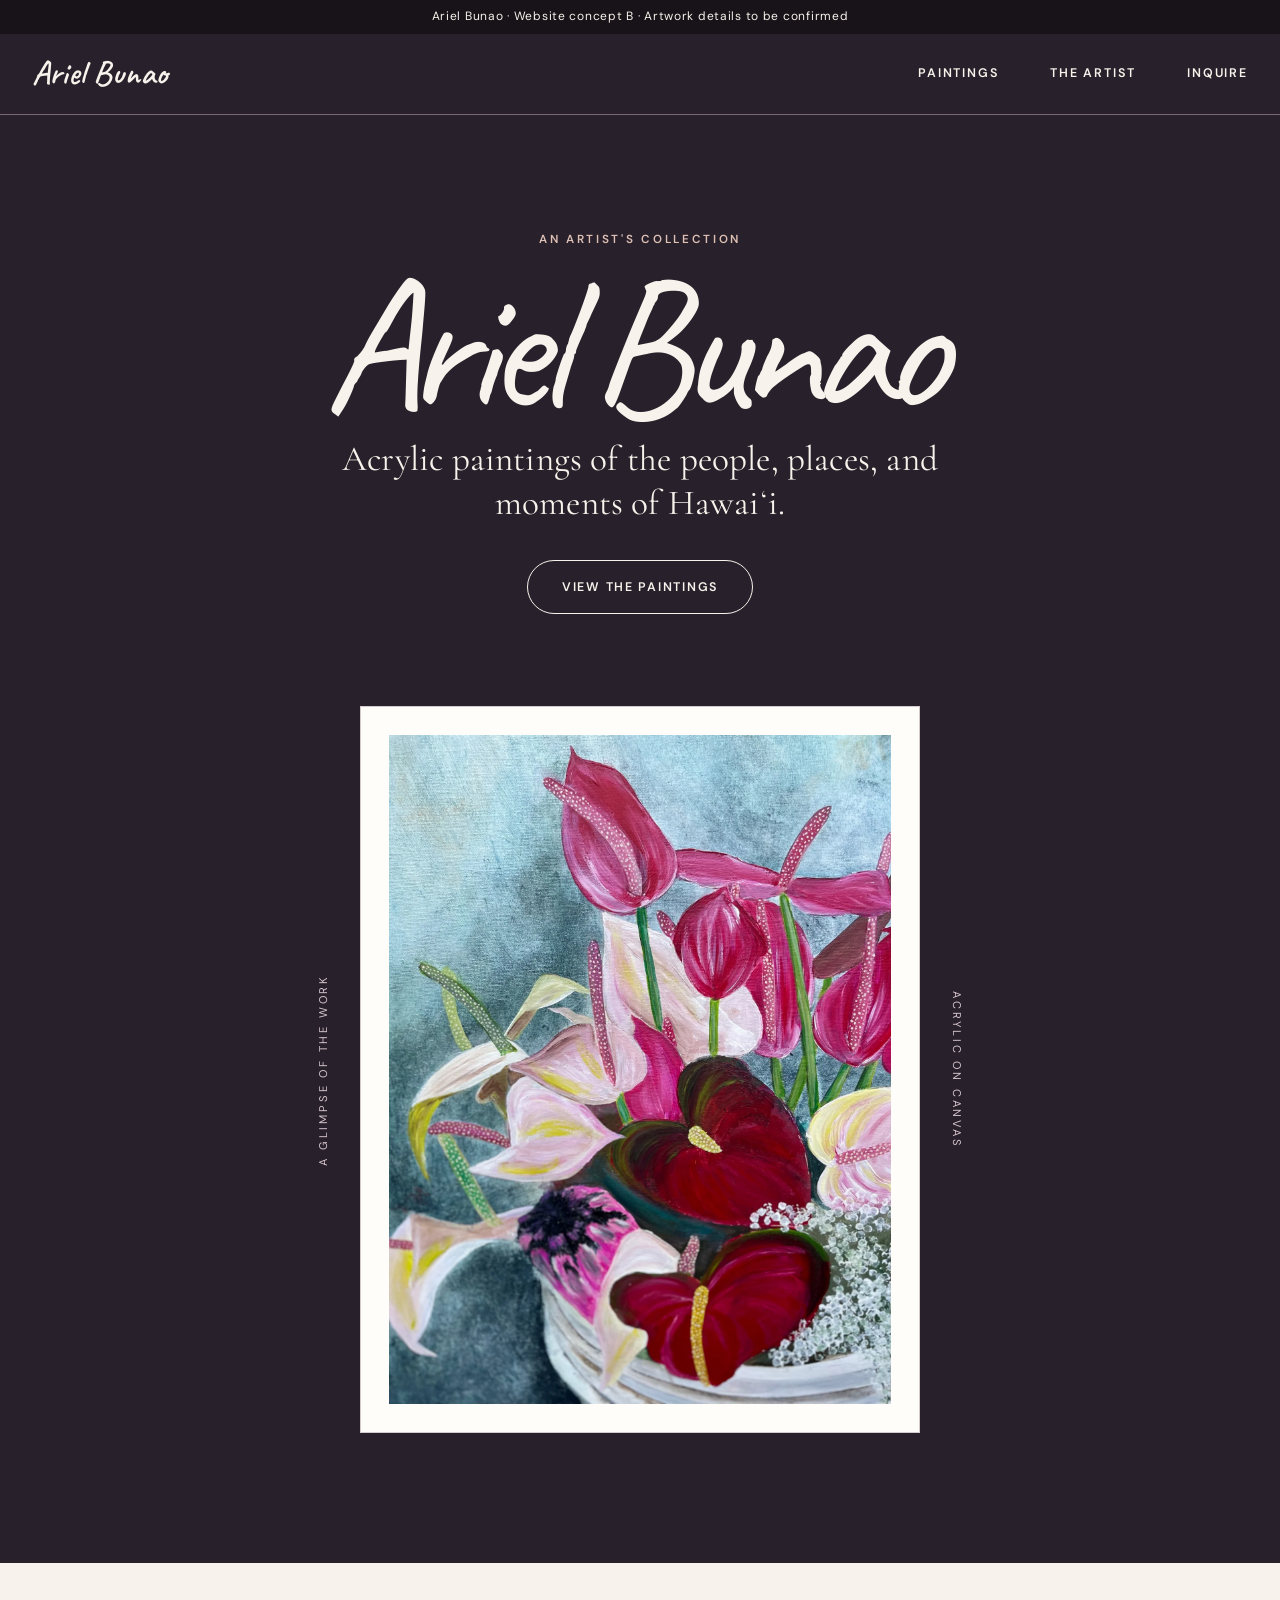
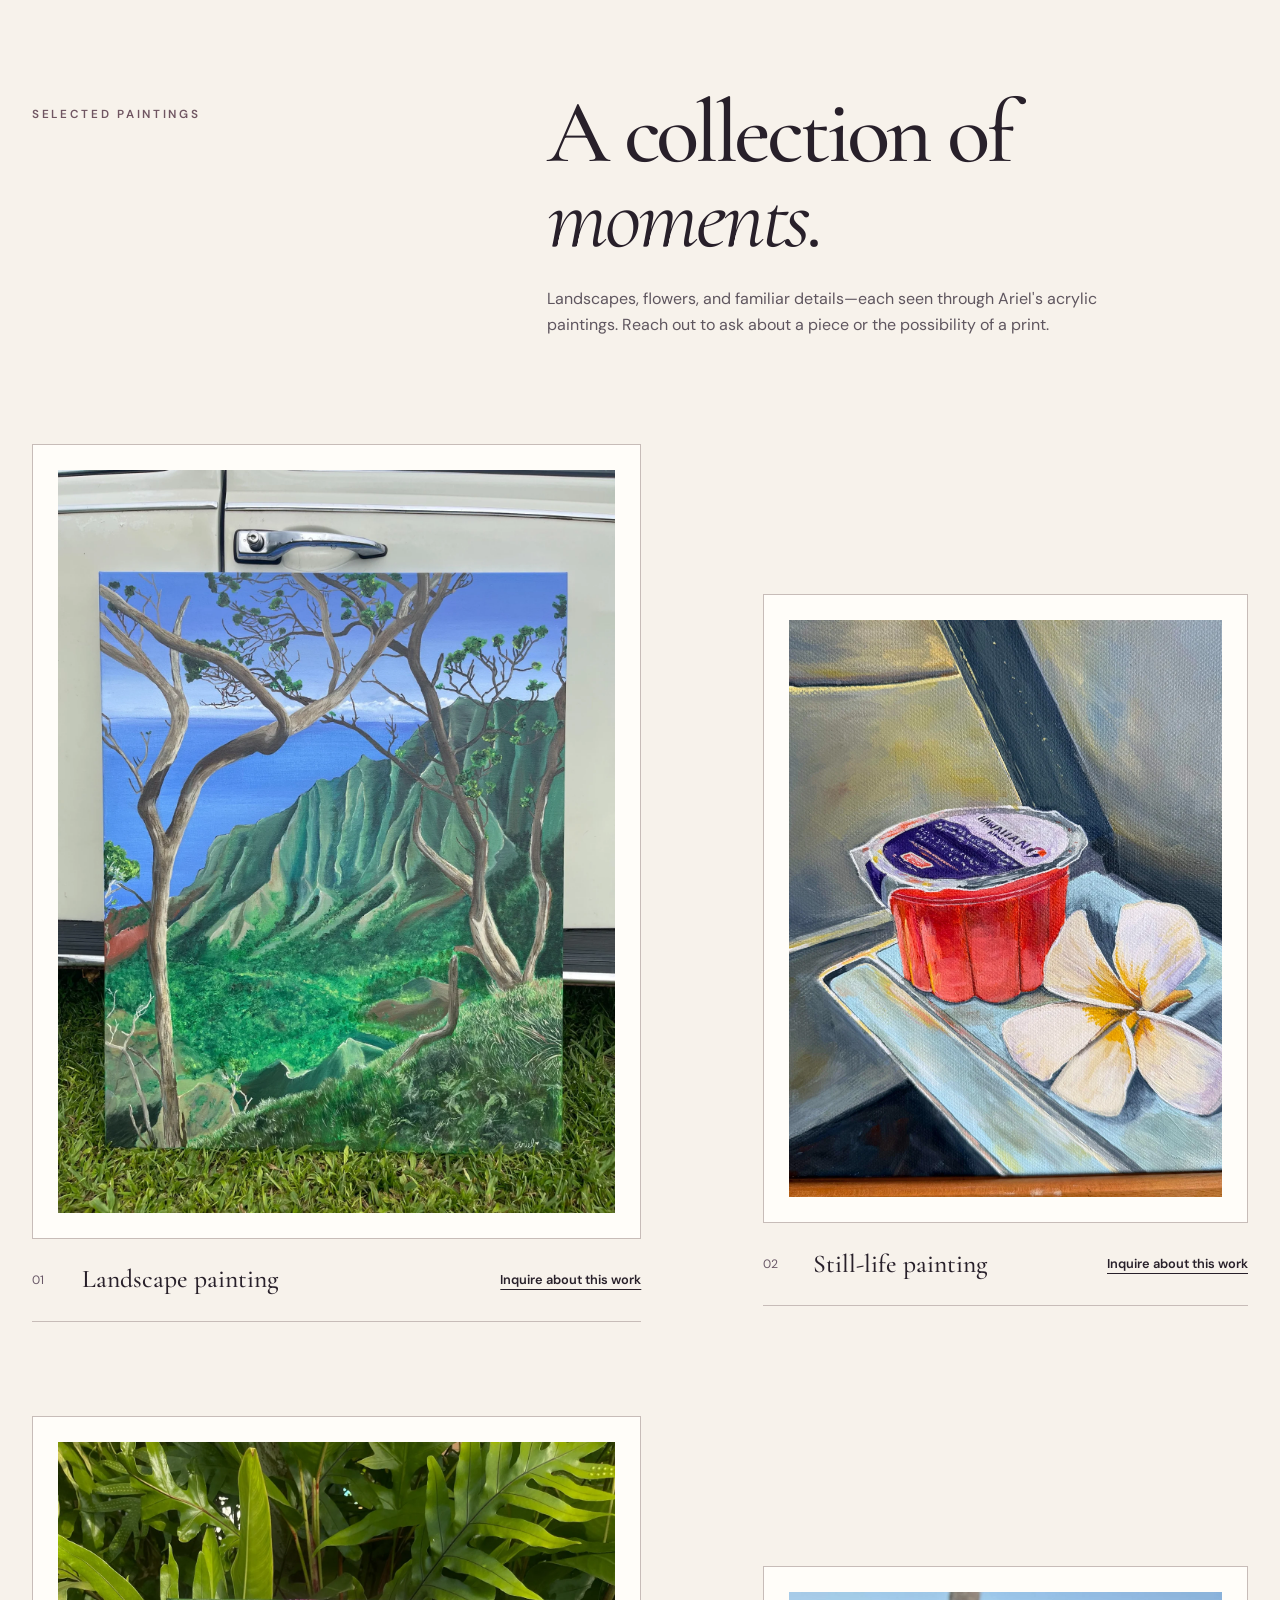
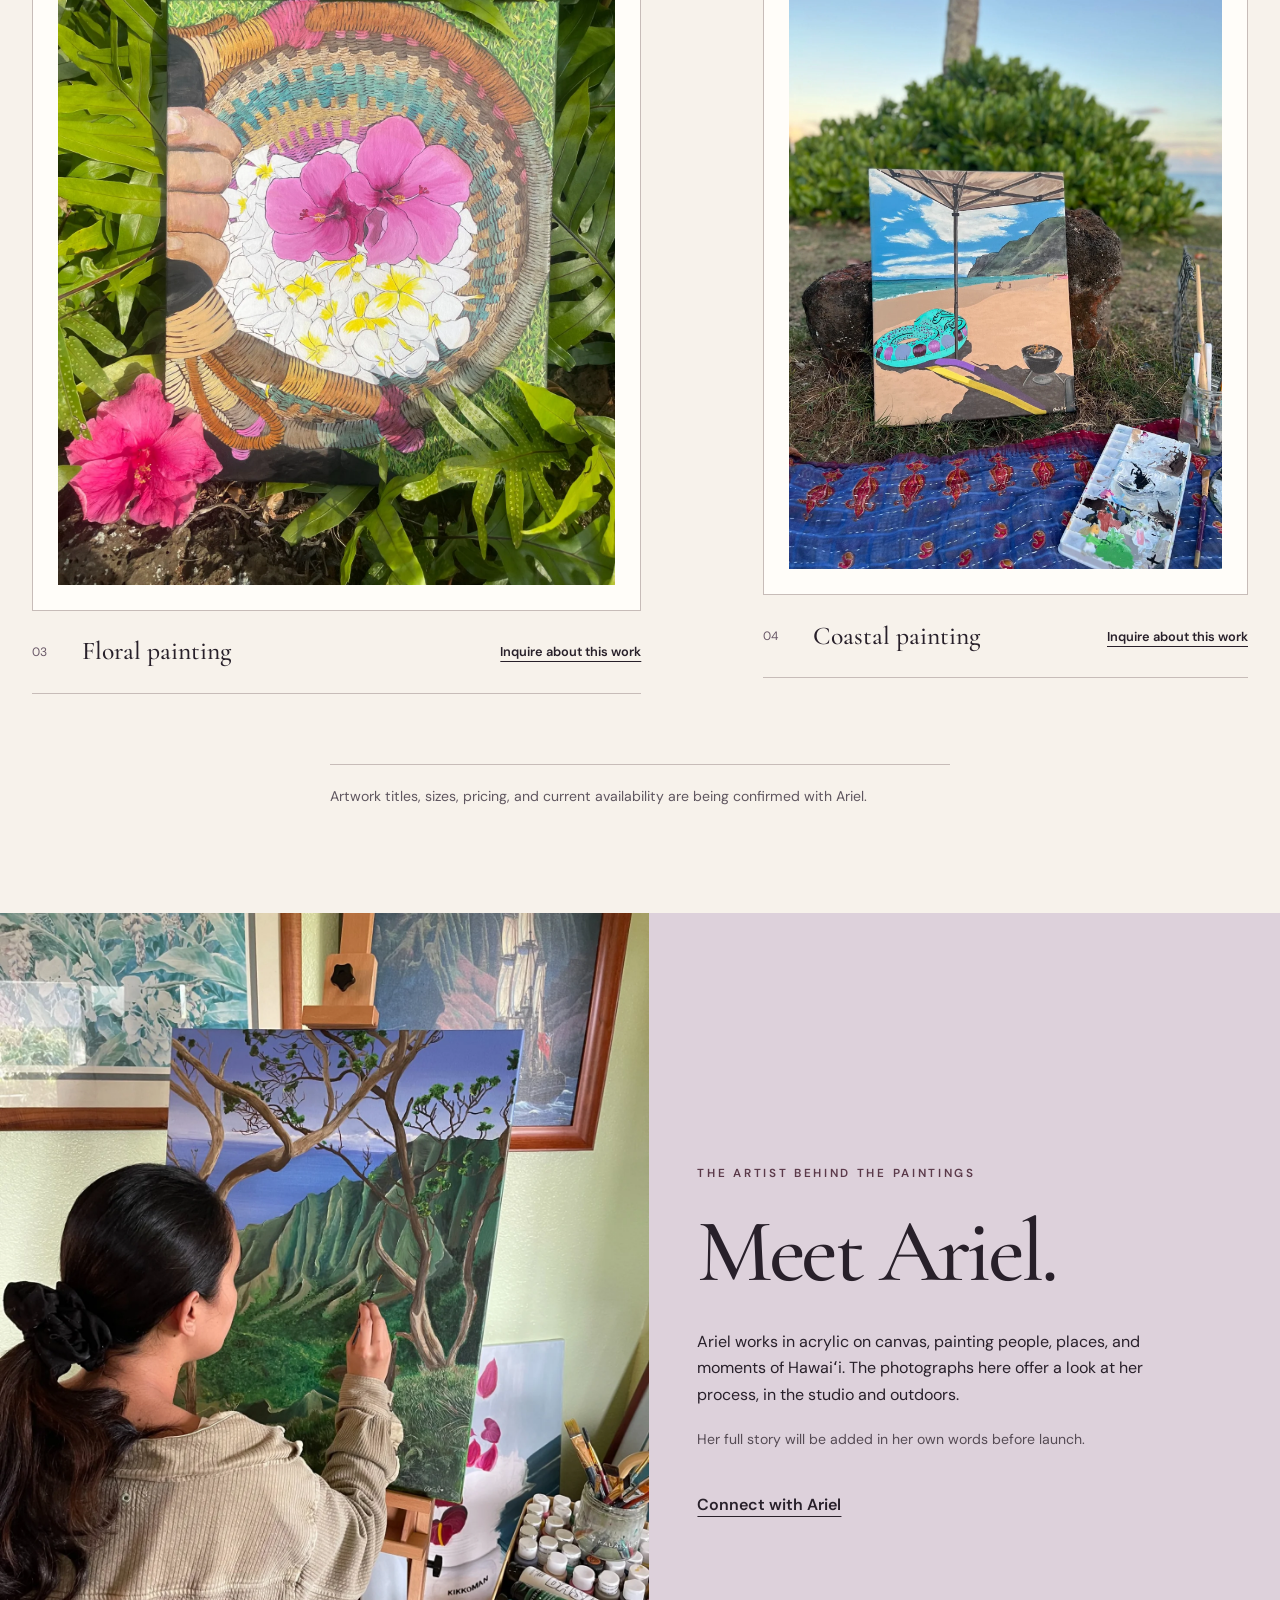
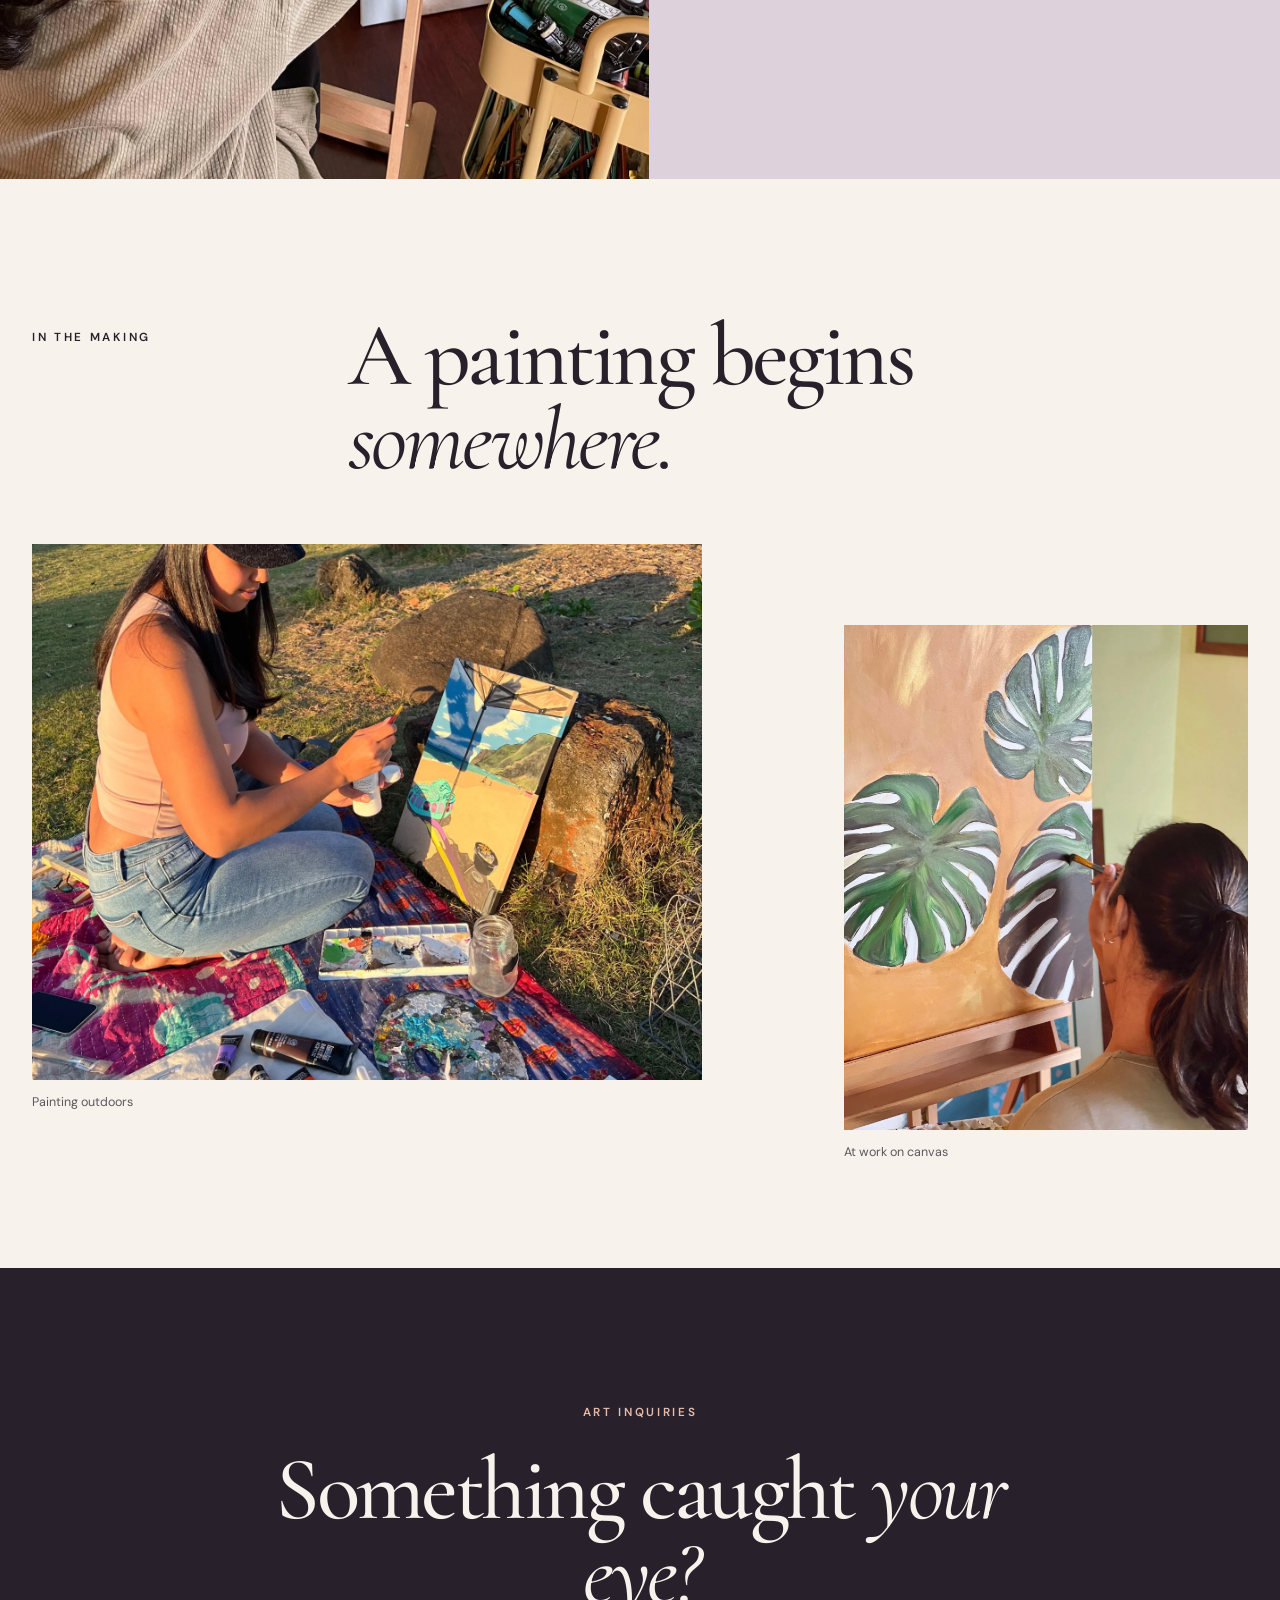
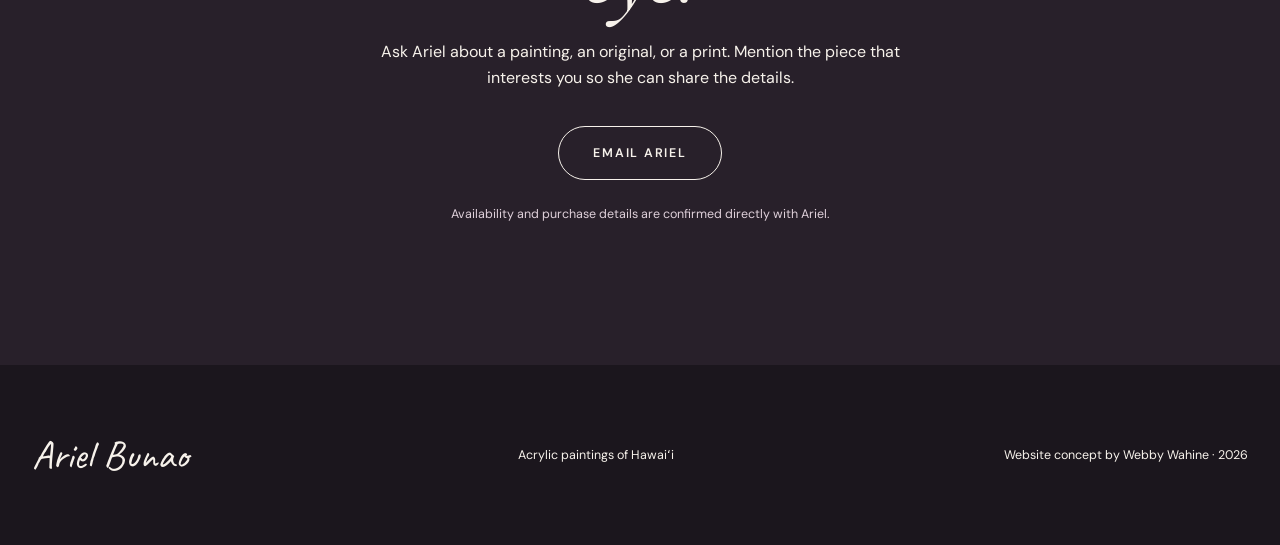
==== index.html @ 77c48012 "Add files via upload Add Ariel Bunao exhibition preview option B (Rev 1)" ====
<!doctype html>
<html lang="en">
  <head>
    <meta charset="utf-8">
    <meta name="viewport" content="width=device-width, initial-scale=1">
    <meta name="robots" content="noindex, nofollow">
    <meta name="theme-color" content="#28202a">
    <meta name="description" content="A concept gallery for Ariel Bunao's acrylic paintings of the people, places, and moments of Hawaiʻi.">
    <title>Ariel Bunao | Acrylic Paintings of Hawaiʻi · Concept B</title>
    <link rel="icon" type="image/svg+xml" href="favicon.svg">
    <link rel="preconnect" href="https://fonts.googleapis.com">
    <link rel="preconnect" href="https://fonts.gstatic.com" crossorigin>
    <link href="https://fonts.googleapis.com/css2?family=Caveat:wght@400;600&family=Cormorant+Garamond:wght@400;500;600&family=DM+Sans:wght@400;500;600&display=swap" rel="stylesheet">
    <link rel="stylesheet" href="styles.css">
  </head>
  <body>
    <a class="skip-link" href="#main">Skip to content</a>
    <div class="concept-strip">Ariel Bunao · Website concept B · Artwork details to be confirmed</div>

    <header class="site-header" id="top">
      <div class="header-inner">
        <a class="header-name" href="#top" aria-label="Ariel Bunao, return to top">Ariel Bunao</a>
        <nav aria-label="Main navigation">
          <a href="#paintings">Paintings</a>
          <a href="#artist">The artist</a>
          <a href="#inquire">Inquire</a>
        </nav>
      </div>
    </header>

    <main id="main">
      <section class="hero" aria-labelledby="hero-name">
        <div class="hero-title">
          <p class="small-label">An artist's collection</p>
          <h1 id="hero-name">Ariel Bunao</h1>
          <p class="hero-line">Acrylic paintings of the people, places, and moments of Hawaiʻi.</p>
          <a class="outline-button light" href="#paintings">View the paintings</a>
        </div>
        <div class="hero-stage">
          <span class="stage-caption">A glimpse of the work</span>
          <figure class="featured-art">
            <div class="art-mat"><img src="assets/featured-florals.webp" alt="Acrylic painting of pink tropical flowers, foliage, and deep red forms" width="1500" height="2000" fetchpriority="high"></div>
          </figure>
          <span class="stage-caption stage-caption-right">Acrylic on canvas</span>
        </div>
      </section>

      <section class="exhibition" id="paintings" aria-labelledby="paintings-title">
        <div class="section-intro wrap">
          <p class="small-label">Selected paintings</p>
          <h2 id="paintings-title">A collection of <em>moments.</em></h2>
          <p>Landscapes, flowers, and familiar details—each seen through Ariel's acrylic paintings. Reach out to ask about a piece or the possibility of a print.</p>
        </div>

        <div class="works wrap">
          <figure class="work work-one">
            <div class="work-image"><img src="assets/forest-painting.webp" alt="Acrylic painting of a green valley with winding trees and a blue sky" width="1500" height="2000" loading="lazy"></div>
            <figcaption><span class="work-number">01</span><span class="work-description">Landscape painting</span><a href="mailto:arielmbunao@gmail.com?subject=Inquiry%20about%20the%20landscape%20painting">Inquire about this work</a></figcaption>
          </figure>
          <figure class="work work-two">
            <div class="work-image"><img src="assets/still-life-painting.webp" alt="Acrylic still life with a red cup and white plumeria on a blue-gray surface" width="1500" height="2000" loading="lazy"></div>
            <figcaption><span class="work-number">02</span><span class="work-description">Still-life painting</span><a href="mailto:arielmbunao@gmail.com?subject=Inquiry%20about%20the%20still-life%20painting">Inquire about this work</a></figcaption>
          </figure>
          <figure class="work work-three">
            <div class="work-image"><img src="assets/hibiscus-painting.webp" alt="Acrylic painting of hibiscus flowers in pink, yellow, and white among green leaves" width="1500" height="2000" loading="lazy"></div>
            <figcaption><span class="work-number">03</span><span class="work-description">Floral painting</span><a href="mailto:arielmbunao@gmail.com?subject=Inquiry%20about%20the%20hibiscus%20painting">Inquire about this work</a></figcaption>
          </figure>
          <figure class="work work-four">
            <div class="work-image"><img src="assets/beach-painting.webp" alt="Painting of a bright beach with turquoise water, distant mountains, and a tree" width="1500" height="2000" loading="lazy"></div>
            <figcaption><span class="work-number">04</span><span class="work-description">Coastal painting</span><a href="mailto:arielmbunao@gmail.com?subject=Inquiry%20about%20the%20coastal%20painting">Inquire about this work</a></figcaption>
          </figure>
        </div>
        <p class="availability wrap">Artwork titles, sizes, pricing, and current availability are being confirmed with Ariel.</p>
      </section>

      <section class="artist" id="artist" aria-labelledby="artist-title">
        <div class="artist-photo"><img src="assets/ariel-in-studio.webp" alt="Ariel painting a landscape at an easel in her studio" width="1500" height="2000" loading="lazy"></div>
        <div class="artist-panel">
          <p class="small-label">The artist behind the paintings</p>
          <h2 id="artist-title">Meet Ariel.</h2>
          <p>Ariel works in acrylic on canvas, painting people, places, and moments of Hawaiʻi. The photographs here offer a look at her process, in the studio and outdoors.</p>
          <p class="artist-note">Her full story will be added in her own words before launch.</p>
          <a class="underlined-link" href="#inquire">Connect with Ariel</a>
        </div>
      </section>

      <section class="process wrap" aria-labelledby="process-title">
        <div class="process-heading"><p class="small-label">In the making</p><h2 id="process-title">A painting begins <em>somewhere.</em></h2></div>
        <div class="process-images">
          <figure><img src="assets/ariel-outdoors.webp" alt="Ariel painting outdoors beside the water with her canvas and art supplies" width="1500" height="2000" loading="lazy"><figcaption>Painting outdoors</figcaption></figure>
          <figure><img src="assets/leaves-in-progress.webp" alt="Ariel working on a canvas with large green monstera leaves" width="1500" height="2000" loading="lazy"><figcaption>At work on canvas</figcaption></figure>
        </div>
      </section>

      <section class="inquiry" id="inquire" aria-labelledby="inquiry-title">
        <div class="inquiry-inner wrap"><p class="small-label">Art inquiries</p><h2 id="inquiry-title">Something caught <em>your eye?</em></h2><p>Ask Ariel about a painting, an original, or a print. Mention the piece that interests you so she can share the details.</p><a class="outline-button light" href="mailto:arielmbunao@gmail.com?subject=Artwork%20inquiry">Email Ariel</a><p class="fine-print">Availability and purchase details are confirmed directly with Ariel.</p></div>
      </section>
    </main>

    <footer class="site-footer"><a href="#top" class="footer-signature">Ariel Bunao</a><p>Acrylic paintings of Hawaiʻi</p><p>Website concept by Webby Wahine · 2026</p></footer>
  </body>
</html>
---- styles.css ----
:root {
  --ink: #28202a;
  --paper: #f7f2eb;
  --mat: #fffdf9;
  --muted: #5f565f;
  --lilac: #ddd1db;
  --accent: #c77b68;
  --line: #c7bcb8;
  --focus: #edab7b;
  --font-body: "DM Sans", Arial, sans-serif;
  --font-editorial: "Cormorant Garamond", Georgia, serif;
  --font-script: "Caveat", cursive;
}

* { box-sizing: border-box; }
html { scroll-behavior: smooth; }
body { margin: 0; background: var(--paper); color: var(--ink); font: 400 1rem/1.65 var(--font-body); }
img { display: block; max-width: 100%; height: auto; }
a { color: inherit; }
a:focus-visible { outline: 3px solid var(--focus); outline-offset: 5px; }
h1, h2, p, figure { margin: 0; }
h2 { font: 500 clamp(3.5rem, 7vw, 7.2rem)/.94 var(--font-editorial); letter-spacing: -.04em; }
h2 em { font-weight: 400; }
p { max-width: 62ch; }
.wrap { width: min(100% - 64px, 1360px); margin-inline: auto; }
.small-label { font-size: .73rem; font-weight: 600; text-transform: uppercase; letter-spacing: .23em; }
.skip-link { position: absolute; left: 12px; top: -80px; z-index: 10; padding: 12px; background: var(--paper); color: var(--ink); }
.skip-link:focus { top: 12px; }

.concept-strip { padding: 7px 16px; text-align: center; background: #171318; color: var(--paper); font-size: .75rem; letter-spacing: .06em; }
.site-header { background: var(--ink); color: var(--paper); border-bottom: 1px solid #776872; }
.header-inner { width: min(100% - 64px, 1360px); min-height: 80px; margin: auto; display: flex; align-items: center; justify-content: space-between; gap: 24px; }
.header-name { font: 600 2.15rem/.9 var(--font-script); text-decoration: none; white-space: nowrap; }
.site-header nav { display: flex; align-items: center; gap: clamp(24px, 4vw, 68px); }
.site-header nav a { min-height: 44px; display: inline-flex; align-items: center; text-decoration: none; text-transform: uppercase; font-size: .78rem; font-weight: 600; letter-spacing: .15em; border-bottom: 1px solid transparent; transition: color .2s ease, border-color .2s ease; }
.site-header nav a:hover, .site-header nav a:focus-visible { color: #ffd7c5; border-color: currentColor; }
body:has(#paintings:target) nav a[href="#paintings"], body:has(#artist:target) nav a[href="#artist"], body:has(#inquire:target) nav a[href="#inquire"] { color: #ffd7c5; border-color: currentColor; }

.hero { background: var(--ink); color: var(--paper); text-align: center; padding: clamp(72px, 9vw, 128px) 24px 130px; overflow: hidden; }
.hero-title { display: grid; justify-items: center; }
.hero-title .small-label { color: #dec0b5; }
.hero h1 { font: 400 clamp(6rem, 15vw, 14.5rem)/.9 var(--font-script); letter-spacing: -.065em; margin: 10px 0 5px; padding-right: .12em; }
.hero-line { font: 400 clamp(1.3rem, 2.8vw, 2.2rem)/1.25 var(--font-editorial); max-width: 700px; letter-spacing: .005em; }
.outline-button { display: inline-flex; min-height: 54px; align-items: center; justify-content: center; padding: 10px 34px; border: 1px solid currentColor; border-radius: 50px; text-decoration: none; text-transform: uppercase; font-size: .78rem; font-weight: 600; letter-spacing: .14em; transition: background-color .2s ease, color .2s ease, transform .2s ease; }
.outline-button.light { color: var(--paper); }
.outline-button.light:hover, .outline-button.light:focus-visible { color: var(--ink); background: var(--paper); transform: translateY(-2px); }
.hero .outline-button { margin-top: 35px; }
.hero-stage { width: min(100%, 1050px); margin: 92px auto 0; display: grid; grid-template-columns: 1fr minmax(0, 560px) 1fr; align-items: center; gap: 28px; }
.stage-caption { writing-mode: vertical-rl; transform: rotate(180deg); justify-self: end; font-size: .7rem; text-transform: uppercase; letter-spacing: .25em; color: #d6c5ce; }
.stage-caption-right { transform: none; justify-self: start; }
.featured-art { padding: clamp(12px, 2.2vw, 28px); background: var(--mat); border: 1px solid #d4caca; }
.featured-art img { width: 100%; height: auto; aspect-ratio: 3/4; object-fit: contain; }

.exhibition { padding: 128px 0 105px; }
.section-intro { display: grid; grid-template-columns: minmax(0, 1fr) 1.7fr; column-gap: 8vw; align-items: start; }
.section-intro .small-label { grid-row: span 2; margin-top: 14px; color: #705662; }
.section-intro h2 { max-width: 850px; }
.section-intro > p:last-child { margin-top: 26px; color: var(--muted); max-width: 580px; }
.works { display: grid; grid-template-columns: 1.03fr .82fr; gap: 94px 10%; align-items: start; margin-top: 105px; }
.work:nth-child(even) { margin-top: 150px; }
.work-three { max-width: 650px; }
.work-four { max-width: 570px; }
.work-image { background: var(--mat); padding: clamp(12px, 2.2vw, 25px); border: 1px solid var(--line); }
.work-image img { width: 100%; height: auto; aspect-ratio: 3/4; object-fit: contain; }
.work figcaption { display: grid; grid-template-columns: 40px 1fr auto; gap: 10px; align-items: center; padding: 19px 0; border-bottom: 1px solid var(--line); }
.work-number { font-size: .76rem; color: #695867; }
.work-description { font: 500 clamp(1.3rem, 2vw, 1.65rem)/1.2 var(--font-editorial); }
.work figcaption a { min-height: 44px; display: inline-flex; align-items: center; text-underline-offset: 5px; font-size: .8rem; font-weight: 600; white-space: nowrap; }
.work figcaption a:hover { color: #8b4b3d; }
.availability { margin-top: 70px; padding-top: 20px; border-top: 1px solid var(--line); color: var(--muted); font-size: .88rem; }

.artist { display: grid; grid-template-columns: 1.03fr 1fr; min-height: 760px; background: var(--lilac); }
.artist-photo { min-height: 680px; overflow: hidden; }
.artist-photo img { width: 100%; height: 100%; object-fit: cover; object-position: center 48%; }
.artist-panel { align-self: center; justify-self: center; width: min(100% - 96px, 540px); padding: 90px 0; }
.artist-panel .small-label { color: #5b3a4a; }
.artist-panel h2 { margin: 26px 0 35px; }
.artist-panel p:not(.small-label) { margin-bottom: 20px; max-width: 510px; }
.artist-panel .artist-note { font-size: .88rem; color: #554b54; }
.underlined-link { display: inline-flex; min-height: 44px; align-items: center; margin-top: 12px; font-weight: 600; text-underline-offset: 6px; }
.underlined-link:hover { color: #7a3d39; }

.process { padding-block: 135px 155px; }
.process-heading { display: flex; justify-content: space-between; align-items: start; gap: 40px; margin-bottom: 62px; }
.process-heading .small-label { padding-top: 14px; white-space: nowrap; }
.process-heading h2 { max-width: 900px; }
.process-images { display: grid; grid-template-columns: 1.3fr .7fr; align-items: end; gap: 5%; }
.process-images figure:first-child { width: min(100%, 670px); }
.process-images figure:last-child { margin-bottom: -50px; }
.process-images img { width: 100%; height: auto; }
.process-images figure:first-child img { aspect-ratio: 5/4; object-fit: cover; object-position: center 68%; }
.process-images figure:last-child img { aspect-ratio: 4/5; object-fit: cover; }
.process-images figcaption { padding-top: 12px; font-size: .78rem; color: var(--muted); }

.inquiry { background: var(--ink); color: var(--paper); text-align: center; padding: 135px 24px 140px; }
.inquiry-inner { display: grid; justify-items: center; }
.inquiry .small-label { color: #e7bba9; }
.inquiry h2 { max-width: 850px; margin: 26px 0 22px; }
.inquiry-inner > p:not(.small-label) { max-width: 520px; }
.inquiry .outline-button { margin-top: 35px; }
.inquiry .fine-print { margin-top: 24px; color: #dfd0da; font-size: .78rem; }
.site-footer { min-height: 180px; padding: 44px max(32px, calc((100% - 1360px) / 2)); display: flex; align-items: center; justify-content: space-between; gap: 24px; background: #1b161d; color: var(--paper); font-size: .78rem; }
.footer-signature { font: 400 2.5rem/.9 var(--font-script); text-decoration: none; white-space: nowrap; }

@media (max-width: 960px) {
  .section-intro { grid-template-columns: 1fr; }
  .section-intro .small-label { grid-row: auto; margin: 0 0 22px; }
  .works { gap: 75px 5%; }
  .work:nth-child(even) { margin-top: 90px; }
  .work figcaption { grid-template-columns: 28px 1fr; }
  .work figcaption a { grid-column: 2; }
  .artist { min-height: 620px; }
  .artist-photo { min-height: 620px; }
  .artist-panel { width: min(100% - 60px, 540px); }
}

@media (max-width: 680px) {
  .wrap { width: min(100% - 36px, 1360px); }
  .concept-strip { font-size: .67rem; }
  .header-inner { width: min(100% - 36px, 1360px); display: block; padding: 18px 0 12px; text-align: center; }
  .header-name { display: inline-block; font-size: 2.05rem; }
  .site-header nav { margin-top: 12px; justify-content: center; gap: clamp(20px, 6vw, 42px); }
  .site-header nav a { font-size: .72rem; letter-spacing: .08em; }
  .hero { padding: 62px 18px 80px; }
  .hero h1 { font-size: clamp(5.1rem, 20vw, 8rem); line-height: .82; margin: 18px 0 25px; }
  .hero-line { font-size: clamp(1.4rem, 5.6vw, 1.8rem); max-width: 450px; }
  .hero-stage { display: block; margin-top: 64px; width: min(100%, 460px); }
  .stage-caption { display: none; }
  .featured-art { padding: 13px; }
  .exhibition { padding: 78px 0; }
  .section-intro .small-label { margin-bottom: 15px; }
  h2 { font-size: clamp(3.5rem, 13vw, 5.5rem); }
  .section-intro > p:last-child { margin-top: 22px; }
  .works { display: block; margin-top: 56px; }
  .work, .work:nth-child(even) { max-width: 520px; margin: 0 auto 65px; }
  .work-image { padding: 13px; }
  .work figcaption { grid-template-columns: 27px 1fr; padding: 14px 0; }
  .availability { margin-top: 0; }
  .artist { display: block; }
  .artist-photo { height: 470px; min-height: 0; }
  .artist-panel { width: min(100% - 36px, 540px); padding: 75px 0 84px; }
  .artist-panel h2 { margin: 18px 0 24px; }
  .process { padding-block: 85px 100px; }
  .process-heading { display: block; margin-bottom: 42px; }
  .process-heading .small-label { display: block; margin-bottom: 20px; padding: 0; }
  .process-images { display: block; }
  .process-images figure:first-child, .process-images figure:last-child { width: 100%; margin: 0 0 36px; }
  .process-images figure:first-child img { aspect-ratio: 4/5; object-position: center; }
  .process-images figure:last-child img { aspect-ratio: 4/5; object-fit: contain; }
  .inquiry { padding: 90px 18px 105px; }
  .site-footer { display: block; padding: 40px 18px 50px; text-align: center; }
  .site-footer p { margin: 12px auto 0; }
}

@media (prefers-reduced-motion: reduce) {
  html { scroll-behavior: auto; }
  *, *::before, *::after { transition: none !important; animation: none !important; }
}
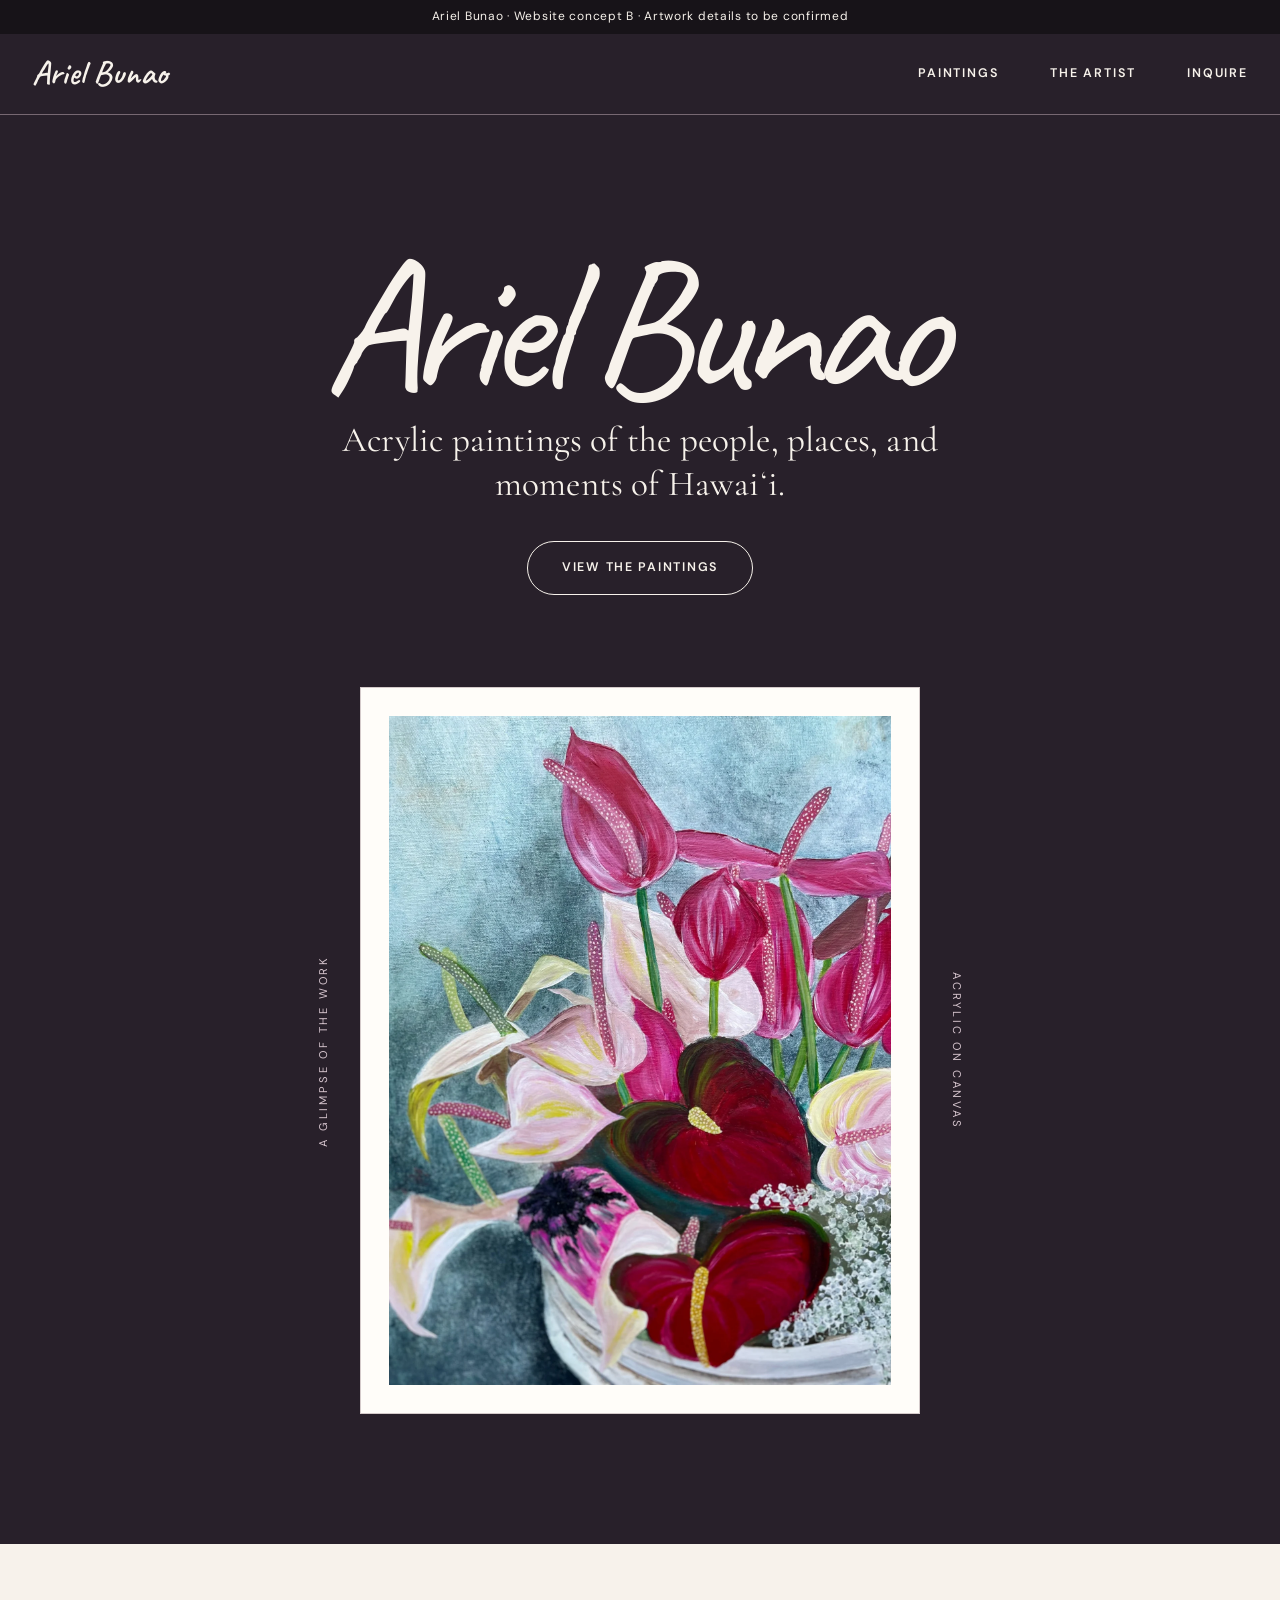
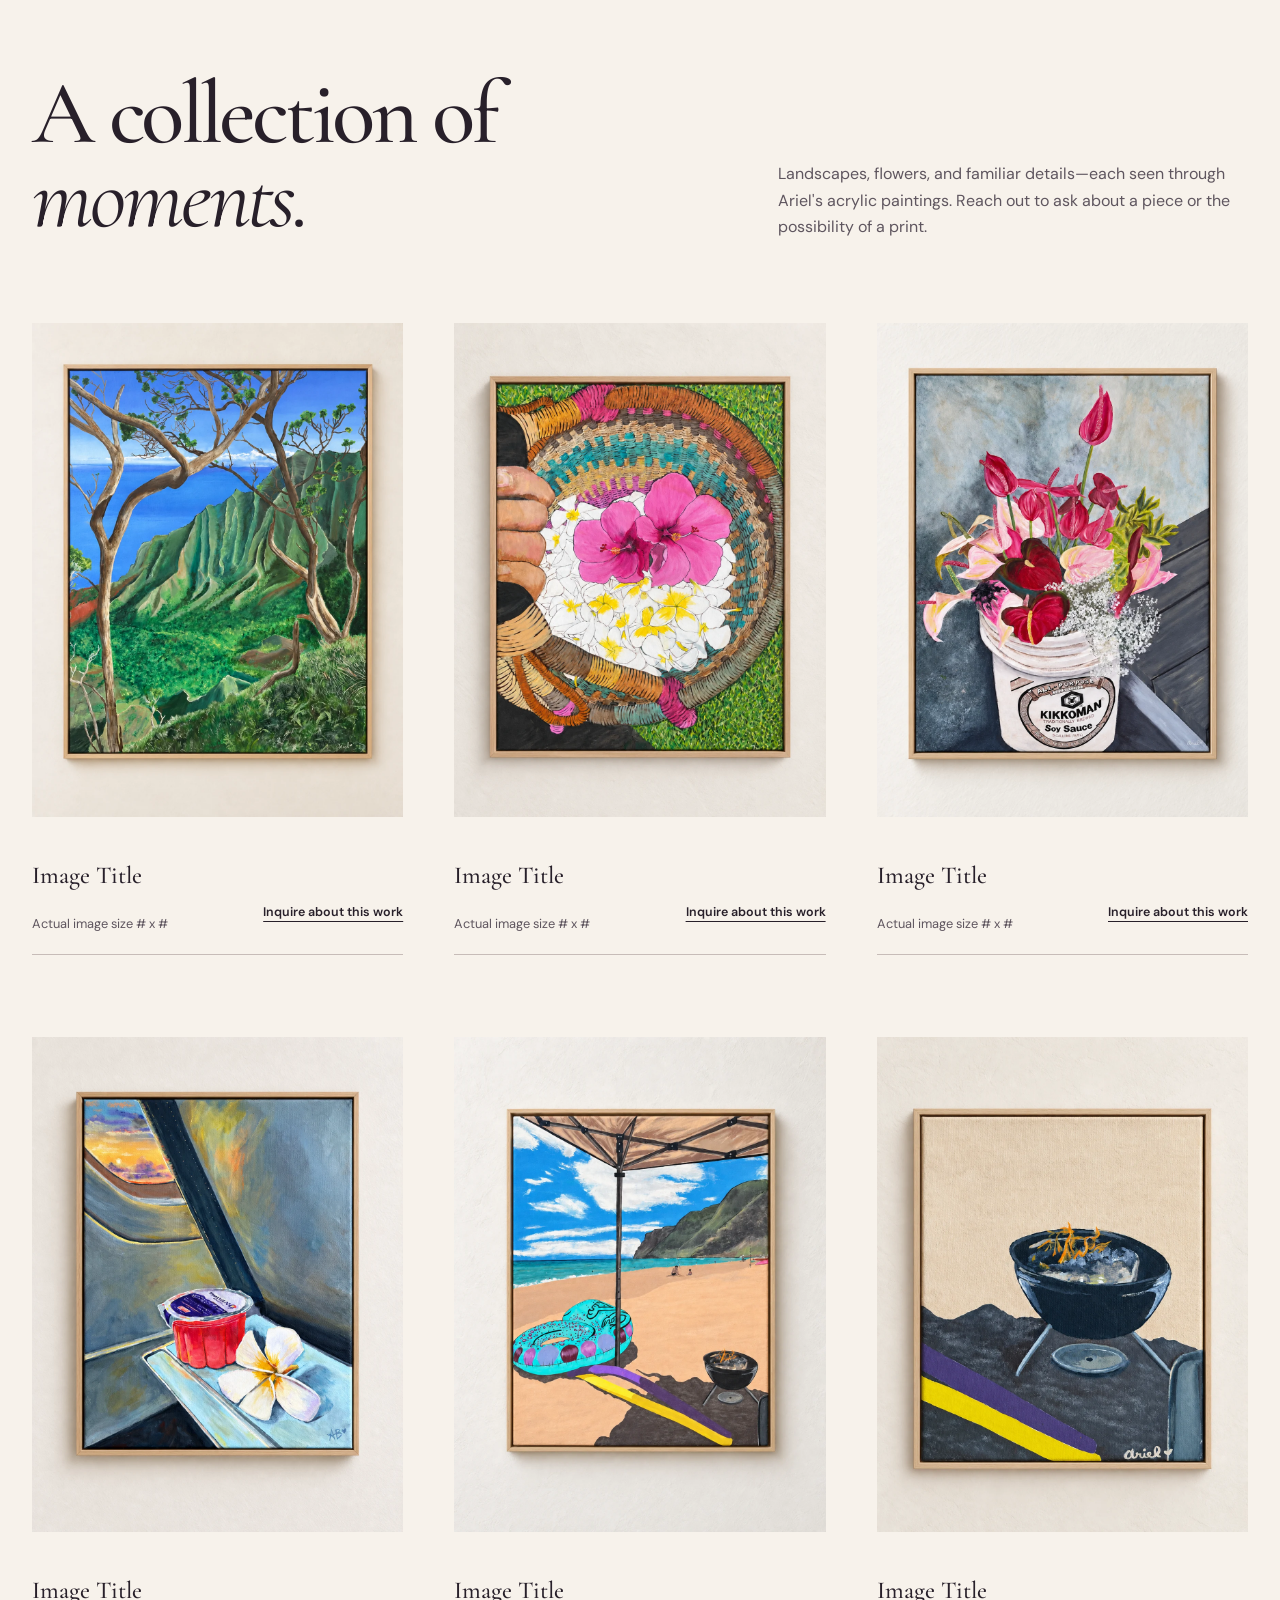
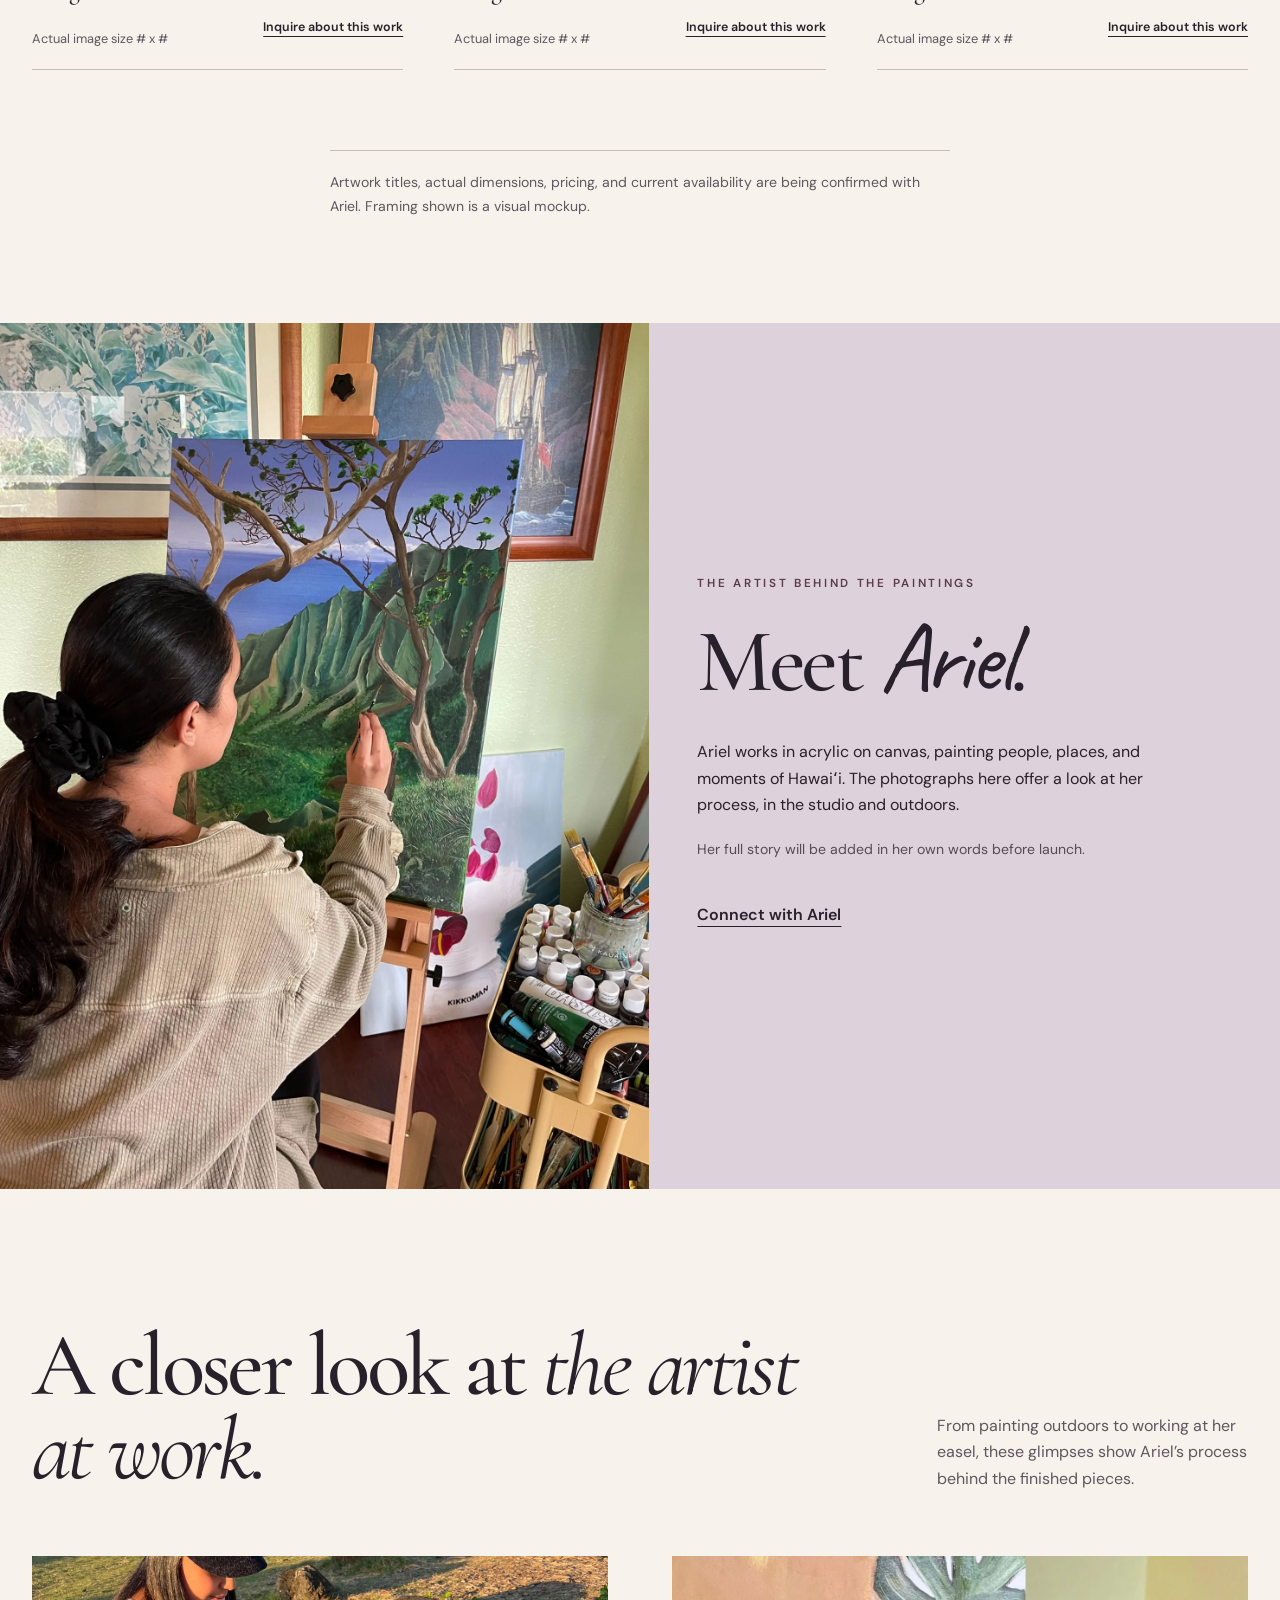
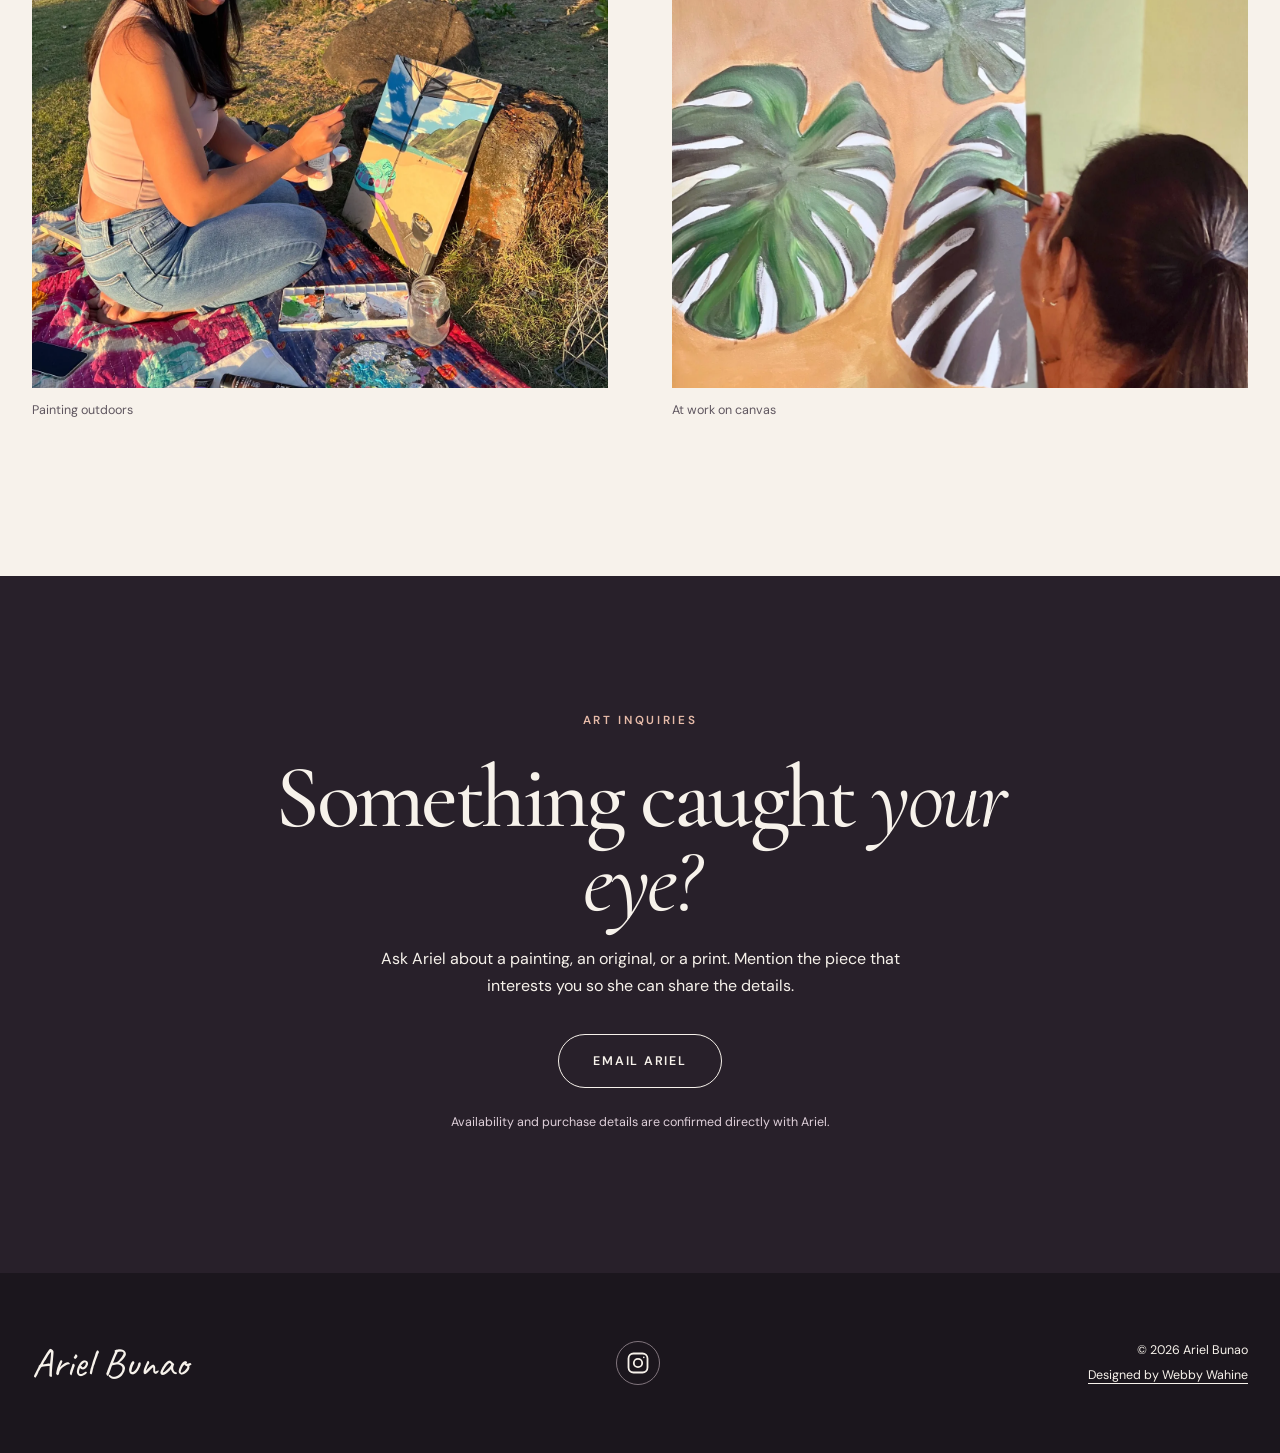
==== commit 8a5a4546: "Add files via upload Revise Ariel Option B gallery and artist sections (Rev 2)" ====
--- a/index.html
+++ b/index.html
@@ -31,7 +31,7 @@
     <main id="main">
       <section class="hero" aria-labelledby="hero-name">
         <div class="hero-title">
-          <p class="small-label">An artist's collection</p>
+          
           <h1 id="hero-name">Ariel Bunao</h1>
           <p class="hero-line">Acrylic paintings of the people, places, and moments of Hawaiʻi.</p>
           <a class="outline-button light" href="#paintings">View the paintings</a>
@@ -47,37 +47,62 @@
 
       <section class="exhibition" id="paintings" aria-labelledby="paintings-title">
         <div class="section-intro wrap">
-          <p class="small-label">Selected paintings</p>
           <h2 id="paintings-title">A collection of <em>moments.</em></h2>
           <p>Landscapes, flowers, and familiar details—each seen through Ariel's acrylic paintings. Reach out to ask about a piece or the possibility of a print.</p>
         </div>
 
         <div class="works wrap">
-          <figure class="work work-one">
-            <div class="work-image"><img src="assets/forest-painting.webp" alt="Acrylic painting of a green valley with winding trees and a blue sky" width="1500" height="2000" loading="lazy"></div>
-            <figcaption><span class="work-number">01</span><span class="work-description">Landscape painting</span><a href="mailto:arielmbunao@gmail.com?subject=Inquiry%20about%20the%20landscape%20painting">Inquire about this work</a></figcaption>
+          <figure class="work">
+            <div class="work-image"><img src="assets/portfolio-landscape.webp" alt="Framed acrylic painting of a green coastal ridge, trees, and blue ocean" width="1086" height="1448" loading="lazy"></div>
+            <figcaption>
+              <div class="work-details"><h3>Image Title</h3><p>Actual image size # x #</p></div>
+              <a href="mailto:arielmbunao@gmail.com?subject=Inquiry%20about%20artwork%2001">Inquire about this work<span class="visually-hidden">, artwork 01</span></a>
+            </figcaption>
           </figure>
-          <figure class="work work-two">
-            <div class="work-image"><img src="assets/still-life-painting.webp" alt="Acrylic still life with a red cup and white plumeria on a blue-gray surface" width="1500" height="2000" loading="lazy"></div>
-            <figcaption><span class="work-number">02</span><span class="work-description">Still-life painting</span><a href="mailto:arielmbunao@gmail.com?subject=Inquiry%20about%20the%20still-life%20painting">Inquire about this work</a></figcaption>
+          <figure class="work">
+            <div class="work-image"><img src="assets/portfolio-flower-basket.webp" alt="Framed acrylic painting of pink hibiscus and white plumeria in a woven basket" width="1086" height="1448" loading="lazy"></div>
+            <figcaption>
+              <div class="work-details"><h3>Image Title</h3><p>Actual image size # x #</p></div>
+              <a href="mailto:arielmbunao@gmail.com?subject=Inquiry%20about%20artwork%2002">Inquire about this work<span class="visually-hidden">, artwork 02</span></a>
+            </figcaption>
           </figure>
-          <figure class="work work-three">
-            <div class="work-image"><img src="assets/hibiscus-painting.webp" alt="Acrylic painting of hibiscus flowers in pink, yellow, and white among green leaves" width="1500" height="2000" loading="lazy"></div>
-            <figcaption><span class="work-number">03</span><span class="work-description">Floral painting</span><a href="mailto:arielmbunao@gmail.com?subject=Inquiry%20about%20the%20hibiscus%20painting">Inquire about this work</a></figcaption>
+          <figure class="work">
+            <div class="work-image"><img src="assets/portfolio-anthuriums.webp" alt="Framed acrylic painting of pink anthuriums arranged in a white bucket" width="1086" height="1448" loading="lazy"></div>
+            <figcaption>
+              <div class="work-details"><h3>Image Title</h3><p>Actual image size # x #</p></div>
+              <a href="mailto:arielmbunao@gmail.com?subject=Inquiry%20about%20artwork%2003">Inquire about this work<span class="visually-hidden">, artwork 03</span></a>
+            </figcaption>
           </figure>
-          <figure class="work work-four">
-            <div class="work-image"><img src="assets/beach-painting.webp" alt="Painting of a bright beach with turquoise water, distant mountains, and a tree" width="1500" height="2000" loading="lazy"></div>
-            <figcaption><span class="work-number">04</span><span class="work-description">Coastal painting</span><a href="mailto:arielmbunao@gmail.com?subject=Inquiry%20about%20the%20coastal%20painting">Inquire about this work</a></figcaption>
+          <figure class="work">
+            <div class="work-image"><img src="assets/portfolio-airplane-still-life.webp" alt="Framed acrylic painting of an airplane window sunset, red snack cup, and white plumeria" width="1086" height="1448" loading="lazy"></div>
+            <figcaption>
+              <div class="work-details"><h3>Image Title</h3><p>Actual image size # x #</p></div>
+              <a href="mailto:arielmbunao@gmail.com?subject=Inquiry%20about%20artwork%2004">Inquire about this work<span class="visually-hidden">, artwork 04</span></a>
+            </figcaption>
+          </figure>
+          <figure class="work">
+            <div class="work-image"><img src="assets/portfolio-beach.webp" alt="Framed acrylic painting of a beach scene with a canopy and turquoise float" width="1086" height="1448" loading="lazy"></div>
+            <figcaption>
+              <div class="work-details"><h3>Image Title</h3><p>Actual image size # x #</p></div>
+              <a href="mailto:arielmbunao@gmail.com?subject=Inquiry%20about%20artwork%2005">Inquire about this work<span class="visually-hidden">, artwork 05</span></a>
+            </figcaption>
+          </figure>
+          <figure class="work">
+            <div class="work-image"><img src="assets/portfolio-grill.webp" alt="Framed acrylic painting of a small charcoal grill against a pale background" width="1086" height="1448" loading="lazy"></div>
+            <figcaption>
+              <div class="work-details"><h3>Image Title</h3><p>Actual image size # x #</p></div>
+              <a href="mailto:arielmbunao@gmail.com?subject=Inquiry%20about%20artwork%2006">Inquire about this work<span class="visually-hidden">, artwork 06</span></a>
+            </figcaption>
           </figure>
         </div>
-        <p class="availability wrap">Artwork titles, sizes, pricing, and current availability are being confirmed with Ariel.</p>
+        <p class="availability wrap">Artwork titles, actual dimensions, pricing, and current availability are being confirmed with Ariel. Framing shown is a visual mockup.</p>
       </section>
 
       <section class="artist" id="artist" aria-labelledby="artist-title">
         <div class="artist-photo"><img src="assets/ariel-in-studio.webp" alt="Ariel painting a landscape at an easel in her studio" width="1500" height="2000" loading="lazy"></div>
         <div class="artist-panel">
           <p class="small-label">The artist behind the paintings</p>
-          <h2 id="artist-title">Meet Ariel.</h2>
+          <h2 id="artist-title">Meet <span class="script-name">Ariel</span>.</h2>
           <p>Ariel works in acrylic on canvas, painting people, places, and moments of Hawaiʻi. The photographs here offer a look at her process, in the studio and outdoors.</p>
           <p class="artist-note">Her full story will be added in her own words before launch.</p>
           <a class="underlined-link" href="#inquire">Connect with Ariel</a>
@@ -85,9 +110,12 @@
       </section>
 
       <section class="process wrap" aria-labelledby="process-title">
-        <div class="process-heading"><p class="small-label">In the making</p><h2 id="process-title">A painting begins <em>somewhere.</em></h2></div>
+        <div class="process-intro">
+          <h2 id="process-title">A closer look at <em>the artist at work.</em></h2>
+          <p>From painting outdoors to working at her easel, these glimpses show Ariel’s process behind the finished pieces.</p>
+        </div>
         <div class="process-images">
-          <figure><img src="assets/ariel-outdoors.webp" alt="Ariel painting outdoors beside the water with her canvas and art supplies" width="1500" height="2000" loading="lazy"><figcaption>Painting outdoors</figcaption></figure>
+          <figure><img src="assets/ariel-outdoors.webp" alt="Ariel painting outdoors with her canvas and art supplies" width="1500" height="2000" loading="lazy"><figcaption>Painting outdoors</figcaption></figure>
           <figure><img src="assets/leaves-in-progress.webp" alt="Ariel working on a canvas with large green monstera leaves" width="1500" height="2000" loading="lazy"><figcaption>At work on canvas</figcaption></figure>
         </div>
       </section>
@@ -97,6 +125,12 @@
       </section>
     </main>
 
-    <footer class="site-footer"><a href="#top" class="footer-signature">Ariel Bunao</a><p>Acrylic paintings of Hawaiʻi</p><p>Website concept by Webby Wahine · 2026</p></footer>
+    <footer class="site-footer">
+      <a href="#top" class="footer-signature">Ariel Bunao</a>
+      <a class="instagram-link" href="https://www.instagram.com/arielmalia.art/" target="_blank" rel="noopener noreferrer" aria-label="Ariel Malia Art on Instagram (opens in a new tab)">
+        <svg viewBox="0 0 24 24" width="24" height="24" fill="none" stroke="currentColor" stroke-width="1.8" stroke-linecap="round" stroke-linejoin="round" aria-hidden="true"><rect x="2.5" y="2.5" width="19" height="19" rx="5"/><circle cx="12" cy="12" r="4.2"/><circle cx="17.8" cy="6.4" r=".8" fill="currentColor" stroke="none"/></svg>
+      </a>
+      <div class="footer-credit"><p>© 2026 Ariel Bunao</p><p><a href="https://www.webbywahine.com/" target="_blank" rel="noopener noreferrer">Designed by Webby Wahine</a></p></div>
+    </footer>
   </body>
 </html>
--- a/styles.css
+++ b/styles.css
@@ -52,22 +52,20 @@
 .featured-art img { width: 100%; height: auto; aspect-ratio: 3/4; object-fit: contain; }
 
 .exhibition { padding: 128px 0 105px; }
-.section-intro { display: grid; grid-template-columns: minmax(0, 1fr) 1.7fr; column-gap: 8vw; align-items: start; }
-.section-intro .small-label { grid-row: span 2; margin-top: 14px; color: #705662; }
-.section-intro h2 { max-width: 850px; }
-.section-intro > p:last-child { margin-top: 26px; color: var(--muted); max-width: 580px; }
-.works { display: grid; grid-template-columns: 1.03fr .82fr; gap: 94px 10%; align-items: start; margin-top: 105px; }
-.work:nth-child(even) { margin-top: 150px; }
-.work-three { max-width: 650px; }
-.work-four { max-width: 570px; }
-.work-image { background: var(--mat); padding: clamp(12px, 2.2vw, 25px); border: 1px solid var(--line); }
+.section-intro { display: grid; grid-template-columns: minmax(0, 1fr) minmax(290px, .72fr); gap: clamp(32px, 6vw, 100px); align-items: end; }
+.section-intro h2 { max-width: 720px; }
+.section-intro > p { max-width: 470px; justify-self: end; color: var(--muted); }
+.works { display: grid; grid-template-columns: repeat(3, minmax(0, 1fr)); gap: 82px clamp(28px, 4vw, 64px); align-items: start; margin-top: 82px; }
+.work { min-width: 0; }
+.work-image { background: var(--mat); }
 .work-image img { width: 100%; height: auto; aspect-ratio: 3/4; object-fit: contain; }
-.work figcaption { display: grid; grid-template-columns: 40px 1fr auto; gap: 10px; align-items: center; padding: 19px 0; border-bottom: 1px solid var(--line); }
-.work-number { font-size: .76rem; color: #695867; }
-.work-description { font: 500 clamp(1.3rem, 2vw, 1.65rem)/1.2 var(--font-editorial); }
-.work figcaption a { min-height: 44px; display: inline-flex; align-items: center; text-underline-offset: 5px; font-size: .8rem; font-weight: 600; white-space: nowrap; }
+.work figcaption { display: flex; flex-wrap: wrap; justify-content: space-between; align-items: end; gap: 12px 16px; padding: 20px 0; border-bottom: 1px solid var(--line); }
+.work-details h3 { font: 500 clamp(1.35rem, 1.9vw, 1.7rem)/1.12 var(--font-editorial); }
+.work-details p { margin-top: 7px; color: var(--muted); font-size: .8rem; }
+.work figcaption a { min-height: 44px; display: inline-flex; align-items: center; text-underline-offset: 5px; font-size: .78rem; font-weight: 600; }
 .work figcaption a:hover { color: #8b4b3d; }
-.availability { margin-top: 70px; padding-top: 20px; border-top: 1px solid var(--line); color: var(--muted); font-size: .88rem; }
+.visually-hidden { position: absolute; width: 1px; height: 1px; padding: 0; margin: -1px; overflow: hidden; clip: rect(0, 0, 0, 0); white-space: nowrap; border: 0; }
+.availability { margin-top: 80px; padding-top: 20px; border-top: 1px solid var(--line); color: var(--muted); font-size: .88rem; }
 
 .artist { display: grid; grid-template-columns: 1.03fr 1fr; min-height: 760px; background: var(--lilac); }
 .artist-photo { min-height: 680px; overflow: hidden; }
@@ -75,21 +73,20 @@
 .artist-panel { align-self: center; justify-self: center; width: min(100% - 96px, 540px); padding: 90px 0; }
 .artist-panel .small-label { color: #5b3a4a; }
 .artist-panel h2 { margin: 26px 0 35px; }
+.script-name { font: 400 1.1em/.8 var(--font-script); letter-spacing: -.04em; white-space: nowrap; }
 .artist-panel p:not(.small-label) { margin-bottom: 20px; max-width: 510px; }
 .artist-panel .artist-note { font-size: .88rem; color: #554b54; }
 .underlined-link { display: inline-flex; min-height: 44px; align-items: center; margin-top: 12px; font-weight: 600; text-underline-offset: 6px; }
 .underlined-link:hover { color: #7a3d39; }
 
 .process { padding-block: 135px 155px; }
-.process-heading { display: flex; justify-content: space-between; align-items: start; gap: 40px; margin-bottom: 62px; }
-.process-heading .small-label { padding-top: 14px; white-space: nowrap; }
-.process-heading h2 { max-width: 900px; }
-.process-images { display: grid; grid-template-columns: 1.3fr .7fr; align-items: end; gap: 5%; }
-.process-images figure:first-child { width: min(100%, 670px); }
-.process-images figure:last-child { margin-bottom: -50px; }
-.process-images img { width: 100%; height: auto; }
-.process-images figure:first-child img { aspect-ratio: 5/4; object-fit: cover; object-position: center 68%; }
-.process-images figure:last-child img { aspect-ratio: 4/5; object-fit: cover; }
+.process-intro { display: grid; grid-template-columns: minmax(0, 1.45fr) minmax(250px, .55fr); gap: 7%; align-items: end; margin-bottom: 64px; }
+.process-intro h2 { max-width: 820px; }
+.process-intro p { max-width: 340px; color: var(--muted); }
+.process-images { display: grid; grid-template-columns: 1fr 1fr; gap: clamp(28px, 5vw, 80px); align-items: start; }
+.process-images img { width: 100%; aspect-ratio: 4/3; object-fit: cover; }
+.process-images figure:first-child img { object-position: center 62%; }
+.process-images figure:last-child img { object-position: center 38%; }
 .process-images figcaption { padding-top: 12px; font-size: .78rem; color: var(--muted); }
 
 .inquiry { background: var(--ink); color: var(--paper); text-align: center; padding: 135px 24px 140px; }
@@ -101,17 +98,22 @@
 .inquiry .fine-print { margin-top: 24px; color: #dfd0da; font-size: .78rem; }
 .site-footer { min-height: 180px; padding: 44px max(32px, calc((100% - 1360px) / 2)); display: flex; align-items: center; justify-content: space-between; gap: 24px; background: #1b161d; color: var(--paper); font-size: .78rem; }
 .footer-signature { font: 400 2.5rem/.9 var(--font-script); text-decoration: none; white-space: nowrap; }
+.instagram-link { display: inline-flex; align-items: center; justify-content: center; width: 44px; height: 44px; border: 1px solid #81757d; border-radius: 50%; transition: background-color .2s ease, color .2s ease; }
+.instagram-link:hover { background: var(--paper); color: var(--ink); }
+.footer-credit { text-align: right; }
+.footer-credit p + p { margin-top: 5px; }
+.footer-credit a { text-underline-offset: 4px; }
+.footer-credit a:hover { color: #ffd7c5; }
 
 @media (max-width: 960px) {
   .section-intro { grid-template-columns: 1fr; }
-  .section-intro .small-label { grid-row: auto; margin: 0 0 22px; }
-  .works { gap: 75px 5%; }
-  .work:nth-child(even) { margin-top: 90px; }
-  .work figcaption { grid-template-columns: 28px 1fr; }
-  .work figcaption a { grid-column: 2; }
+  .section-intro > p { justify-self: start; }
+  .works { grid-template-columns: repeat(2, minmax(0, 1fr)); gap: 64px 36px; }
   .artist { min-height: 620px; }
   .artist-photo { min-height: 620px; }
   .artist-panel { width: min(100% - 60px, 540px); }
+  .process-intro { grid-template-columns: 1fr; gap: 24px; }
+  .process-intro p { max-width: 560px; }
 }
 
 @media (max-width: 680px) {
@@ -128,28 +130,21 @@
   .stage-caption { display: none; }
   .featured-art { padding: 13px; }
   .exhibition { padding: 78px 0; }
-  .section-intro .small-label { margin-bottom: 15px; }
   h2 { font-size: clamp(3.5rem, 13vw, 5.5rem); }
-  .section-intro > p:last-child { margin-top: 22px; }
-  .works { display: block; margin-top: 56px; }
-  .work, .work:nth-child(even) { max-width: 520px; margin: 0 auto 65px; }
-  .work-image { padding: 13px; }
-  .work figcaption { grid-template-columns: 27px 1fr; padding: 14px 0; }
-  .availability { margin-top: 0; }
+  .works { grid-template-columns: 1fr; gap: 52px; margin-top: 56px; }
+  .work { width: min(100%, 520px); margin-inline: auto; }
+  .availability { margin-top: 52px; }
   .artist { display: block; }
   .artist-photo { height: 470px; min-height: 0; }
   .artist-panel { width: min(100% - 36px, 540px); padding: 75px 0 84px; }
   .artist-panel h2 { margin: 18px 0 24px; }
   .process { padding-block: 85px 100px; }
-  .process-heading { display: block; margin-bottom: 42px; }
-  .process-heading .small-label { display: block; margin-bottom: 20px; padding: 0; }
-  .process-images { display: block; }
-  .process-images figure:first-child, .process-images figure:last-child { width: 100%; margin: 0 0 36px; }
-  .process-images figure:first-child img { aspect-ratio: 4/5; object-position: center; }
-  .process-images figure:last-child img { aspect-ratio: 4/5; object-fit: contain; }
+  .process-intro { margin-bottom: 38px; }
+  .process-images { grid-template-columns: 1fr; gap: 36px; }
+  .process-images img { aspect-ratio: 4/5; }
   .inquiry { padding: 90px 18px 105px; }
-  .site-footer { display: block; padding: 40px 18px 50px; text-align: center; }
-  .site-footer p { margin: 12px auto 0; }
+  .site-footer { display: flex; flex-direction: column; padding: 40px 18px 50px; text-align: center; gap: 16px; }
+  .footer-credit { text-align: center; }
 }
 
 @media (prefers-reduced-motion: reduce) {
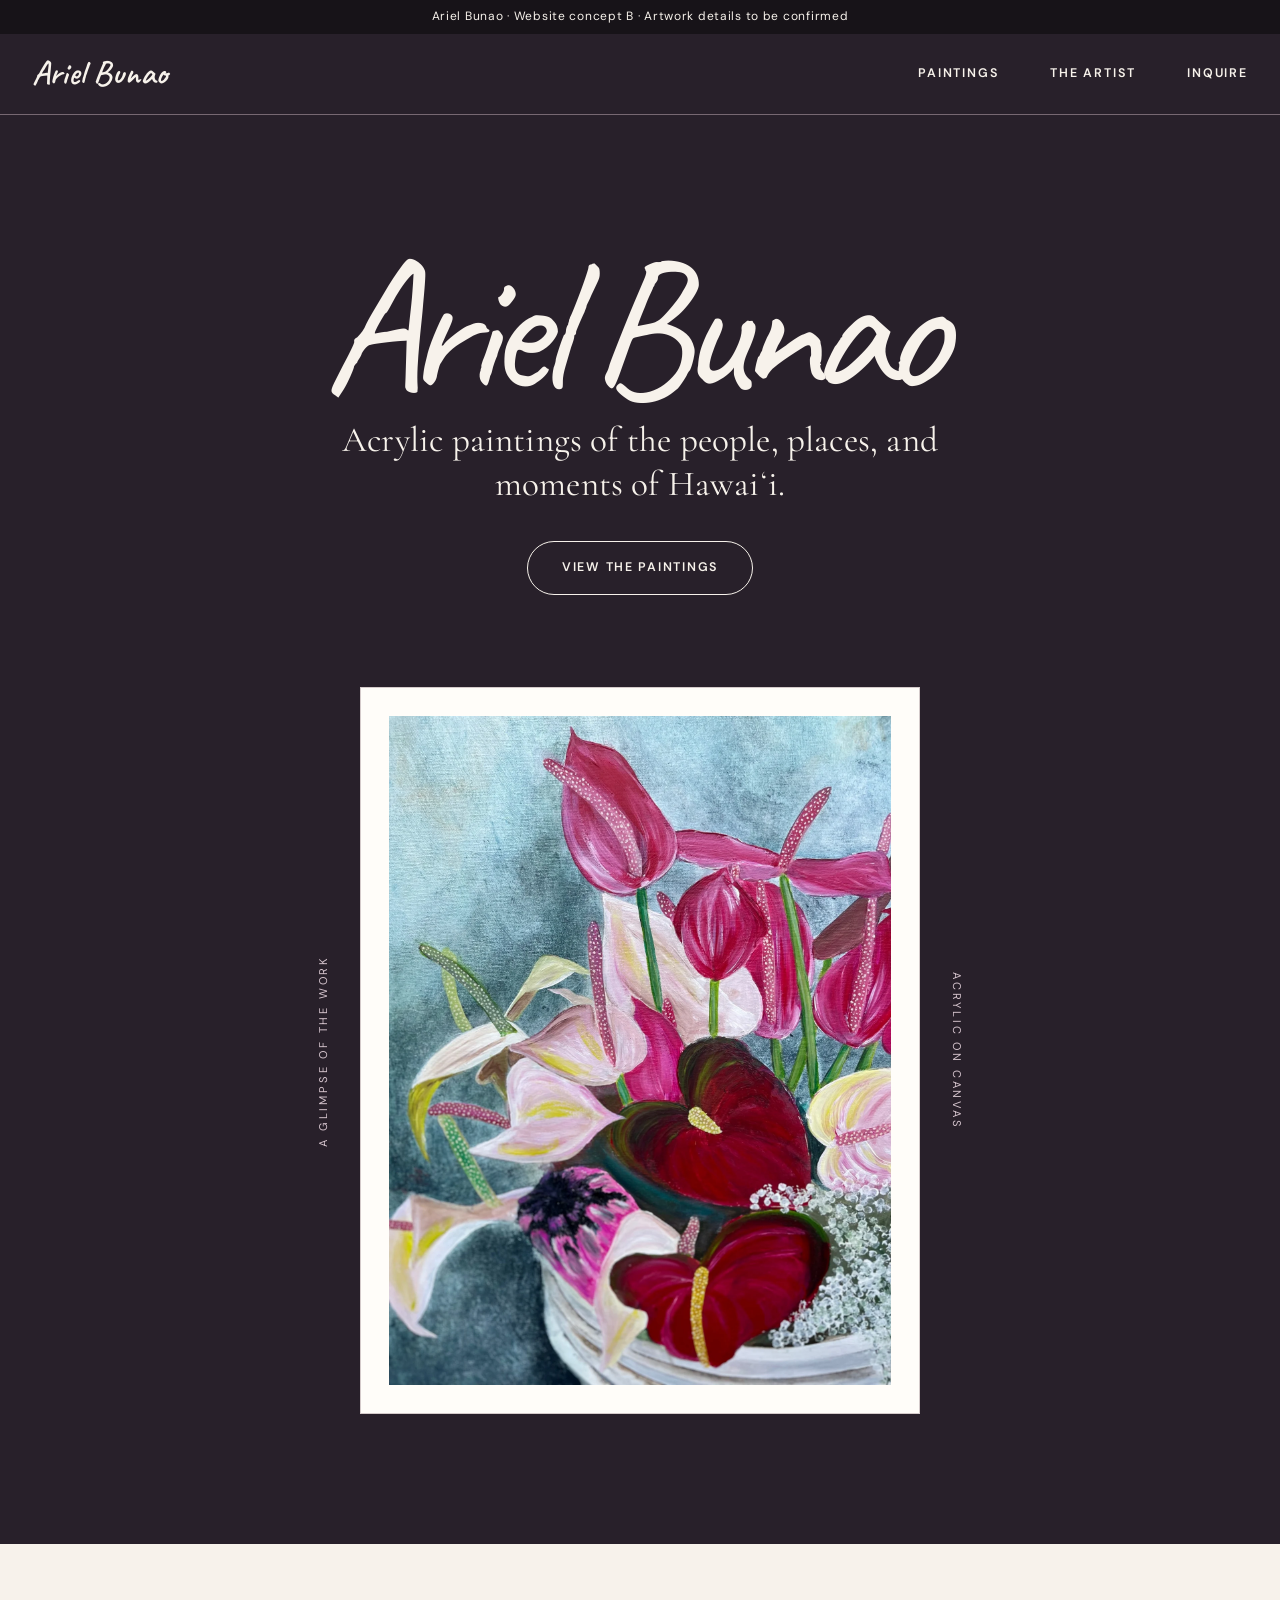
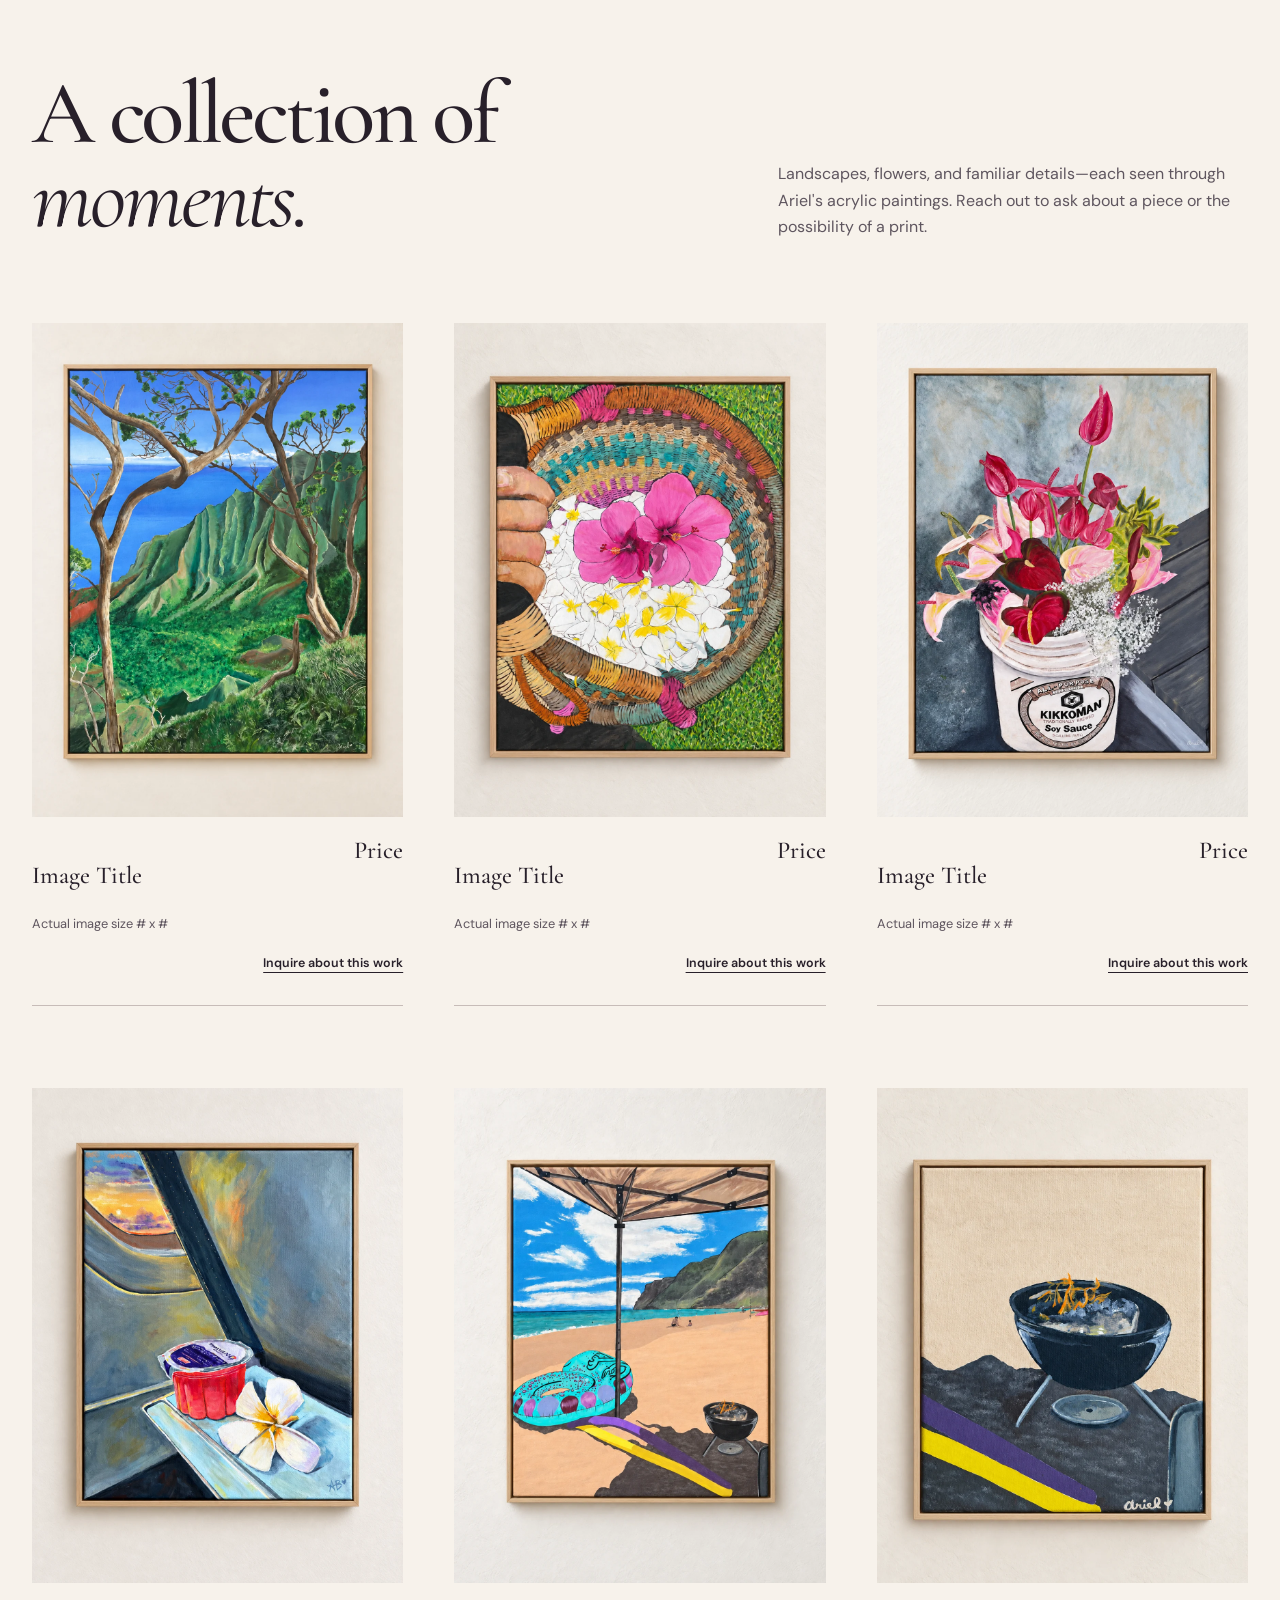
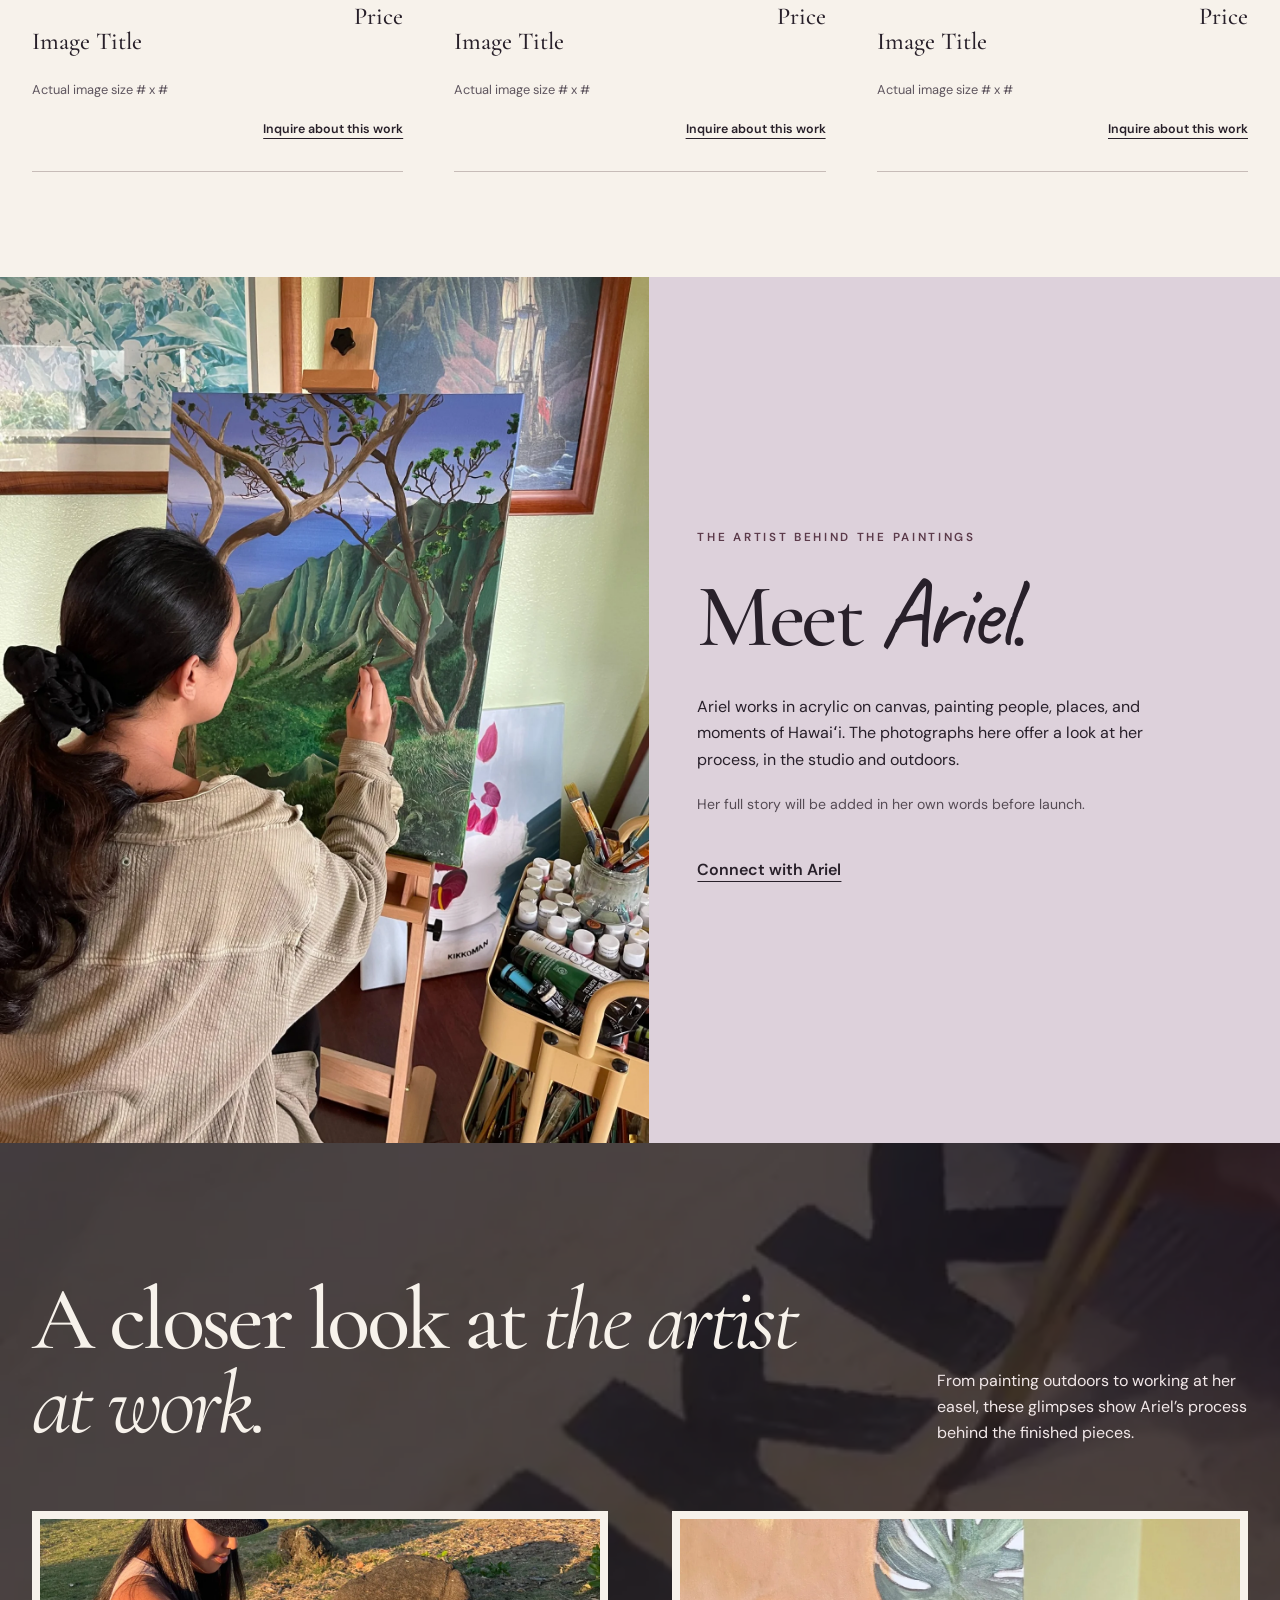
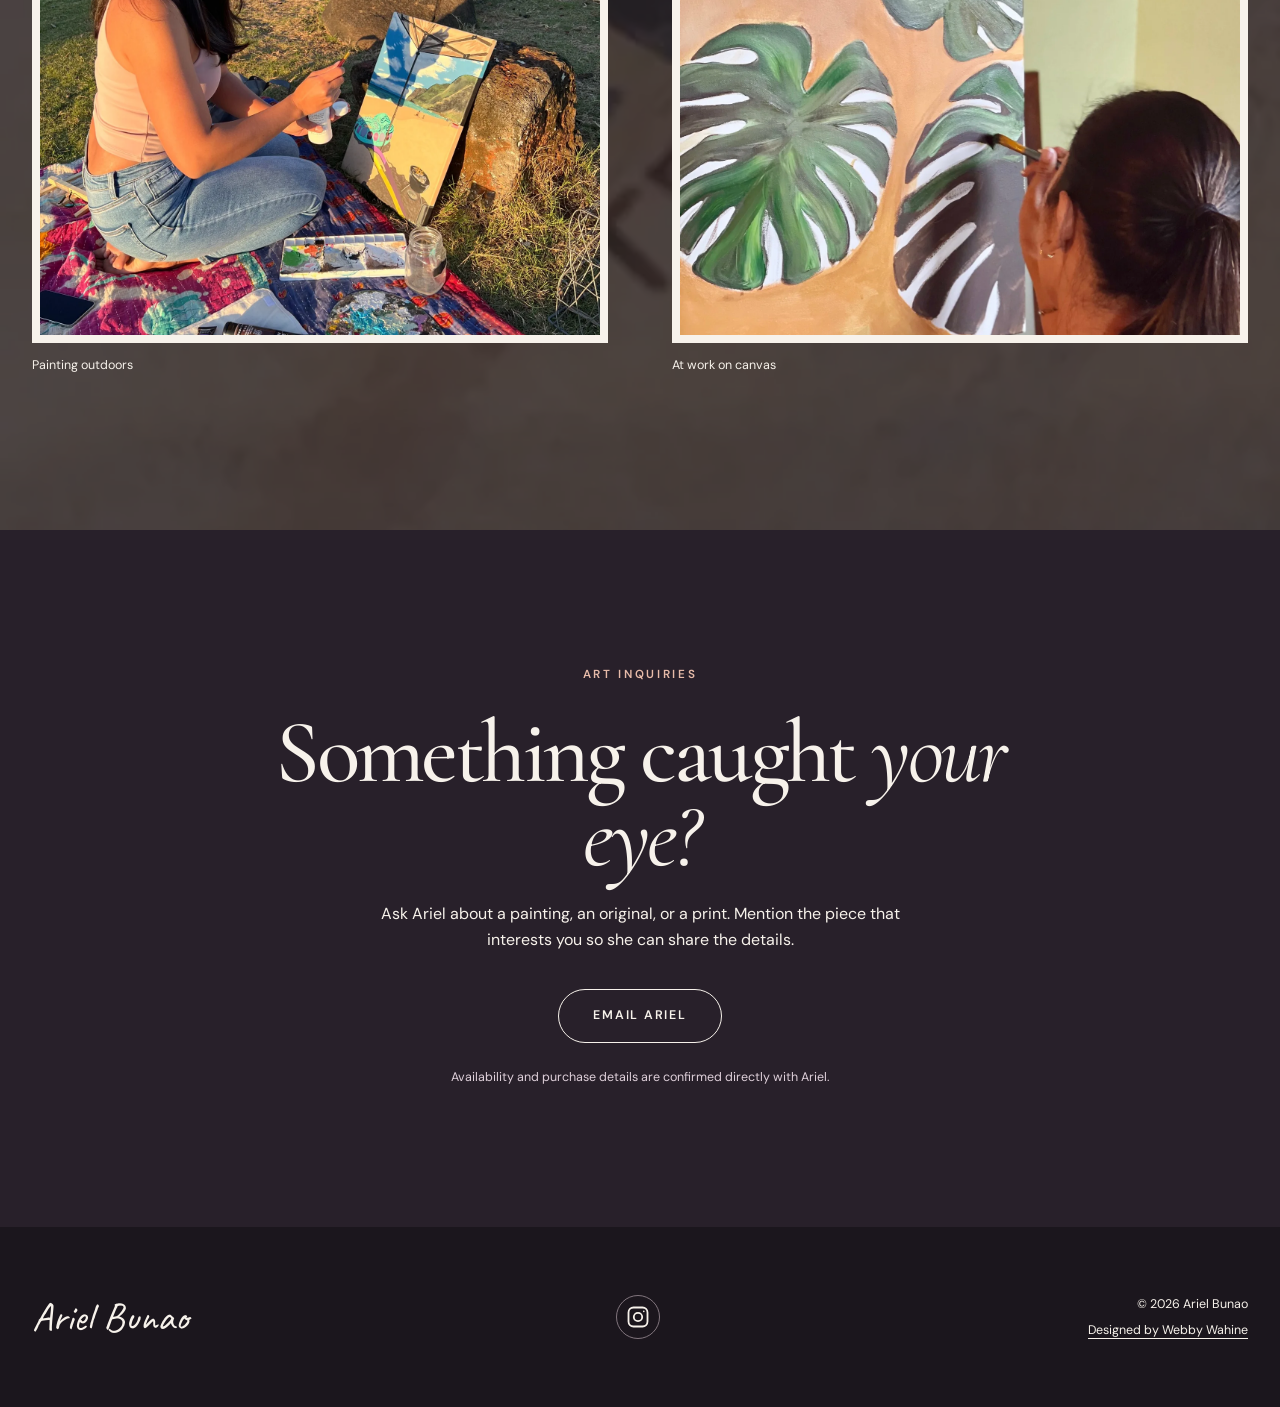
==== commit f382f597: "Add files via upload Add artwork detail popups and process video to Ariel Option B (Rev 3)" ====
--- a/index.html
+++ b/index.html
@@ -53,49 +53,49 @@
 
         <div class="works wrap">
           <figure class="work">
-            <div class="work-image"><img src="assets/portfolio-landscape.webp" alt="Framed acrylic painting of a green coastal ridge, trees, and blue ocean" width="1086" height="1448" loading="lazy"></div>
+            <button class="work-image" type="button" aria-label="View Image Title and artwork details"><img src="assets/portfolio-landscape.webp" alt="Framed acrylic painting of a green coastal ridge, trees, and blue ocean" width="1086" height="1448" loading="lazy"></button>
             <figcaption>
-              <div class="work-details"><h3>Image Title</h3><p>Actual image size # x #</p></div>
+              <div class="work-details"><h3>Image Title</h3><p>Actual image size # x #</p></div><span class="work-price">Price</span>
               <a href="mailto:arielmbunao@gmail.com?subject=Inquiry%20about%20artwork%2001">Inquire about this work<span class="visually-hidden">, artwork 01</span></a>
             </figcaption>
           </figure>
           <figure class="work">
-            <div class="work-image"><img src="assets/portfolio-flower-basket.webp" alt="Framed acrylic painting of pink hibiscus and white plumeria in a woven basket" width="1086" height="1448" loading="lazy"></div>
+            <button class="work-image" type="button" aria-label="View Image Title and artwork details"><img src="assets/portfolio-flower-basket.webp" alt="Framed acrylic painting of pink hibiscus and white plumeria in a woven basket" width="1086" height="1448" loading="lazy"></button>
             <figcaption>
-              <div class="work-details"><h3>Image Title</h3><p>Actual image size # x #</p></div>
+              <div class="work-details"><h3>Image Title</h3><p>Actual image size # x #</p></div><span class="work-price">Price</span>
               <a href="mailto:arielmbunao@gmail.com?subject=Inquiry%20about%20artwork%2002">Inquire about this work<span class="visually-hidden">, artwork 02</span></a>
             </figcaption>
           </figure>
           <figure class="work">
-            <div class="work-image"><img src="assets/portfolio-anthuriums.webp" alt="Framed acrylic painting of pink anthuriums arranged in a white bucket" width="1086" height="1448" loading="lazy"></div>
+            <button class="work-image" type="button" aria-label="View Image Title and artwork details"><img src="assets/portfolio-anthuriums.webp" alt="Framed acrylic painting of pink anthuriums arranged in a white bucket" width="1086" height="1448" loading="lazy"></button>
             <figcaption>
-              <div class="work-details"><h3>Image Title</h3><p>Actual image size # x #</p></div>
+              <div class="work-details"><h3>Image Title</h3><p>Actual image size # x #</p></div><span class="work-price">Price</span>
               <a href="mailto:arielmbunao@gmail.com?subject=Inquiry%20about%20artwork%2003">Inquire about this work<span class="visually-hidden">, artwork 03</span></a>
             </figcaption>
           </figure>
           <figure class="work">
-            <div class="work-image"><img src="assets/portfolio-airplane-still-life.webp" alt="Framed acrylic painting of an airplane window sunset, red snack cup, and white plumeria" width="1086" height="1448" loading="lazy"></div>
+            <button class="work-image" type="button" aria-label="View Image Title and artwork details"><img src="assets/portfolio-airplane-still-life.webp" alt="Framed acrylic painting of an airplane window sunset, red snack cup, and white plumeria" width="1086" height="1448" loading="lazy"></button>
             <figcaption>
-              <div class="work-details"><h3>Image Title</h3><p>Actual image size # x #</p></div>
+              <div class="work-details"><h3>Image Title</h3><p>Actual image size # x #</p></div><span class="work-price">Price</span>
               <a href="mailto:arielmbunao@gmail.com?subject=Inquiry%20about%20artwork%2004">Inquire about this work<span class="visually-hidden">, artwork 04</span></a>
             </figcaption>
           </figure>
           <figure class="work">
-            <div class="work-image"><img src="assets/portfolio-beach.webp" alt="Framed acrylic painting of a beach scene with a canopy and turquoise float" width="1086" height="1448" loading="lazy"></div>
+            <button class="work-image" type="button" aria-label="View Image Title and artwork details"><img src="assets/portfolio-beach.webp" alt="Framed acrylic painting of a beach scene with a canopy and turquoise float" width="1086" height="1448" loading="lazy"></button>
             <figcaption>
-              <div class="work-details"><h3>Image Title</h3><p>Actual image size # x #</p></div>
+              <div class="work-details"><h3>Image Title</h3><p>Actual image size # x #</p></div><span class="work-price">Price</span>
               <a href="mailto:arielmbunao@gmail.com?subject=Inquiry%20about%20artwork%2005">Inquire about this work<span class="visually-hidden">, artwork 05</span></a>
             </figcaption>
           </figure>
           <figure class="work">
-            <div class="work-image"><img src="assets/portfolio-grill.webp" alt="Framed acrylic painting of a small charcoal grill against a pale background" width="1086" height="1448" loading="lazy"></div>
+            <button class="work-image" type="button" aria-label="View Image Title and artwork details"><img src="assets/portfolio-grill.webp" alt="Framed acrylic painting of a small charcoal grill against a pale background" width="1086" height="1448" loading="lazy"></button>
             <figcaption>
-              <div class="work-details"><h3>Image Title</h3><p>Actual image size # x #</p></div>
+              <div class="work-details"><h3>Image Title</h3><p>Actual image size # x #</p></div><span class="work-price">Price</span>
               <a href="mailto:arielmbunao@gmail.com?subject=Inquiry%20about%20artwork%2006">Inquire about this work<span class="visually-hidden">, artwork 06</span></a>
             </figcaption>
           </figure>
         </div>
-        <p class="availability wrap">Artwork titles, actual dimensions, pricing, and current availability are being confirmed with Ariel. Framing shown is a visual mockup.</p>
+        
       </section>
 
       <section class="artist" id="artist" aria-labelledby="artist-title">
@@ -109,7 +109,9 @@
         </div>
       </section>
 
-      <section class="process wrap" aria-labelledby="process-title">
+      <section class="process" aria-labelledby="process-title">
+        <video class="process-video" autoplay muted loop playsinline preload="metadata" poster="assets/process-video-poster.webp" aria-hidden="true" tabindex="-1"><source src="assets/ariel-painting-background.mp4" type="video/mp4"></video>
+        <div class="process-content wrap">
         <div class="process-intro">
           <h2 id="process-title">A closer look at <em>the artist at work.</em></h2>
           <p>From painting outdoors to working at her easel, these glimpses show Ariel’s process behind the finished pieces.</p>
@@ -118,12 +120,21 @@
           <figure><img src="assets/ariel-outdoors.webp" alt="Ariel painting outdoors with her canvas and art supplies" width="1500" height="2000" loading="lazy"><figcaption>Painting outdoors</figcaption></figure>
           <figure><img src="assets/leaves-in-progress.webp" alt="Ariel working on a canvas with large green monstera leaves" width="1500" height="2000" loading="lazy"><figcaption>At work on canvas</figcaption></figure>
         </div>
+        </div>
       </section>
 
       <section class="inquiry" id="inquire" aria-labelledby="inquiry-title">
         <div class="inquiry-inner wrap"><p class="small-label">Art inquiries</p><h2 id="inquiry-title">Something caught <em>your eye?</em></h2><p>Ask Ariel about a painting, an original, or a print. Mention the piece that interests you so she can share the details.</p><a class="outline-button light" href="mailto:arielmbunao@gmail.com?subject=Artwork%20inquiry">Email Ariel</a><p class="fine-print">Availability and purchase details are confirmed directly with Ariel.</p></div>
       </section>
     </main>
+
+    <dialog class="art-dialog" aria-labelledby="art-dialog-title">
+      <div class="dialog-inner">
+        <button class="dialog-close" type="button" aria-label="Close artwork details">×</button>
+        <div class="dialog-image"><img src="" alt=""></div>
+        <div class="dialog-details"><h2 id="art-dialog-title">Image Title</h2><p>Actual image size # x #</p><p class="dialog-price">Price</p><a class="dialog-inquire" href="mailto:arielmbunao@gmail.com?subject=Artwork%20inquiry">Inquire about this work</a></div>
+      </div>
+    </dialog>
 
     <footer class="site-footer">
       <a href="#top" class="footer-signature">Ariel Bunao</a>
@@ -132,5 +143,6 @@
       </a>
       <div class="footer-credit"><p>© 2026 Ariel Bunao</p><p><a href="https://www.webbywahine.com/" target="_blank" rel="noopener noreferrer">Designed by Webby Wahine</a></p></div>
     </footer>
+    <script src="gallery.js" defer></script>
   </body>
 </html>
--- a/styles.css
+++ b/styles.css
@@ -57,15 +57,19 @@
 .section-intro > p { max-width: 470px; justify-self: end; color: var(--muted); }
 .works { display: grid; grid-template-columns: repeat(3, minmax(0, 1fr)); gap: 82px clamp(28px, 4vw, 64px); align-items: start; margin-top: 82px; }
 .work { min-width: 0; }
-.work-image { background: var(--mat); }
+.work-image { display: block; width: 100%; padding: 0; border: 0; background: var(--mat); cursor: zoom-in; overflow: hidden; }
+.work-image:focus-visible { outline: 3px solid var(--focus); outline-offset: 5px; }
+.work-image img { transition: transform .35s ease; }
+.work-image:hover img, .work-image:focus-visible img { transform: scale(1.045); }
 .work-image img { width: 100%; height: auto; aspect-ratio: 3/4; object-fit: contain; }
-.work figcaption { display: flex; flex-wrap: wrap; justify-content: space-between; align-items: end; gap: 12px 16px; padding: 20px 0; border-bottom: 1px solid var(--line); }
+.work figcaption { display: grid; grid-template-columns: minmax(0, 1fr) auto; grid-template-rows: auto auto; align-items: start; gap: 7px 16px; padding: 20px 0; border-bottom: 1px solid var(--line); }
 .work-details h3 { font: 500 clamp(1.35rem, 1.9vw, 1.7rem)/1.12 var(--font-editorial); }
 .work-details p { margin-top: 7px; color: var(--muted); font-size: .8rem; }
-.work figcaption a { min-height: 44px; display: inline-flex; align-items: center; text-underline-offset: 5px; font-size: .78rem; font-weight: 600; }
+.work figcaption a { grid-column: 2; grid-row: 2; min-height: 44px; display: inline-flex; align-items: center; text-align: right; text-underline-offset: 5px; font-size: .78rem; font-weight: 600; }
+.work-price { grid-column: 2; grid-row: 1; justify-self: end; font: 500 clamp(1.35rem, 1.9vw, 1.7rem)/1.12 var(--font-editorial); }
 .work figcaption a:hover { color: #8b4b3d; }
 .visually-hidden { position: absolute; width: 1px; height: 1px; padding: 0; margin: -1px; overflow: hidden; clip: rect(0, 0, 0, 0); white-space: nowrap; border: 0; }
-.availability { margin-top: 80px; padding-top: 20px; border-top: 1px solid var(--line); color: var(--muted); font-size: .88rem; }
+
 
 .artist { display: grid; grid-template-columns: 1.03fr 1fr; min-height: 760px; background: var(--lilac); }
 .artist-photo { min-height: 680px; overflow: hidden; }
@@ -79,15 +83,19 @@
 .underlined-link { display: inline-flex; min-height: 44px; align-items: center; margin-top: 12px; font-weight: 600; text-underline-offset: 6px; }
 .underlined-link:hover { color: #7a3d39; }
 
-.process { padding-block: 135px 155px; }
+.process { position: relative; isolation: isolate; overflow: hidden; padding-block: 135px 155px; background: #32292e; color: var(--paper); }
+.process-video { position: absolute; z-index: -2; inset: 0; width: 100%; height: 100%; object-fit: cover; object-position: center 48%; }
+.process::before { content: ""; position: absolute; z-index: -1; inset: 0; background: rgba(23, 18, 23, .72); pointer-events: none; }
+.process-content { position: relative; }
 .process-intro { display: grid; grid-template-columns: minmax(0, 1.45fr) minmax(250px, .55fr); gap: 7%; align-items: end; margin-bottom: 64px; }
 .process-intro h2 { max-width: 820px; }
-.process-intro p { max-width: 340px; color: var(--muted); }
+.process-intro p { max-width: 340px; color: #f2e8e9; }
 .process-images { display: grid; grid-template-columns: 1fr 1fr; gap: clamp(28px, 5vw, 80px); align-items: start; }
 .process-images img { width: 100%; aspect-ratio: 4/3; object-fit: cover; }
 .process-images figure:first-child img { object-position: center 62%; }
 .process-images figure:last-child img { object-position: center 38%; }
-.process-images figcaption { padding-top: 12px; font-size: .78rem; color: var(--muted); }
+.process-images figcaption { padding-top: 12px; font-size: .78rem; color: var(--paper); }
+.process-images img { border: 8px solid var(--paper); }
 
 .inquiry { background: var(--ink); color: var(--paper); text-align: center; padding: 135px 24px 140px; }
 .inquiry-inner { display: grid; justify-items: center; }
@@ -133,7 +141,7 @@
   h2 { font-size: clamp(3.5rem, 13vw, 5.5rem); }
   .works { grid-template-columns: 1fr; gap: 52px; margin-top: 56px; }
   .work { width: min(100%, 520px); margin-inline: auto; }
-  .availability { margin-top: 52px; }
+  
   .artist { display: block; }
   .artist-photo { height: 470px; min-height: 0; }
   .artist-panel { width: min(100% - 36px, 540px); padding: 75px 0 84px; }
@@ -151,3 +159,25 @@
   html { scroll-behavior: auto; }
   *, *::before, *::after { transition: none !important; animation: none !important; }
 }
+
+.art-dialog { width: min(94vw, 960px); max-height: 92vh; padding: 0; border: 0; background: var(--paper); color: var(--ink); box-shadow: 0 24px 90px #1713188c; }
+.art-dialog::backdrop { background: rgba(18, 14, 19, .83); }
+.dialog-inner { position: relative; display: grid; grid-template-columns: minmax(0, 1.1fr) minmax(240px, .75fr); gap: clamp(24px, 5vw, 60px); align-items: center; padding: clamp(22px, 4vw, 46px); }
+.dialog-close { position: absolute; z-index: 1; right: 12px; top: 12px; width: 44px; height: 44px; border: 0; background: var(--paper); color: var(--ink); font: 2rem/1 var(--font-body); cursor: pointer; }
+.dialog-close:hover { background: var(--lilac); }
+.dialog-image img { max-height: 76vh; width: 100%; object-fit: contain; }
+.dialog-details h2 { font-size: clamp(2.7rem, 4vw, 4.5rem); }
+.dialog-details p { margin-top: 18px; color: var(--muted); }
+.dialog-details .dialog-price { margin-top: 26px; font: 500 1.65rem/1.2 var(--font-editorial); color: var(--ink); }
+.dialog-inquire { display: inline-flex; min-height: 48px; align-items: center; margin-top: 30px; text-underline-offset: 5px; font-weight: 600; }
+@media (max-width: 680px) {
+  .work figcaption { column-gap: 8px; }
+  .work figcaption a { font-size: .7rem; }
+  .dialog-inner { display: block; overflow: auto; max-height: 92vh; }
+  .dialog-image img { max-height: 55vh; }
+  .dialog-details { margin-top: 22px; }
+}
+@media (prefers-reduced-motion: reduce) {
+  .process-video { display: none; }
+  .process { background: #32292e url("assets/process-video-poster.webp") center / cover no-repeat; }
+}
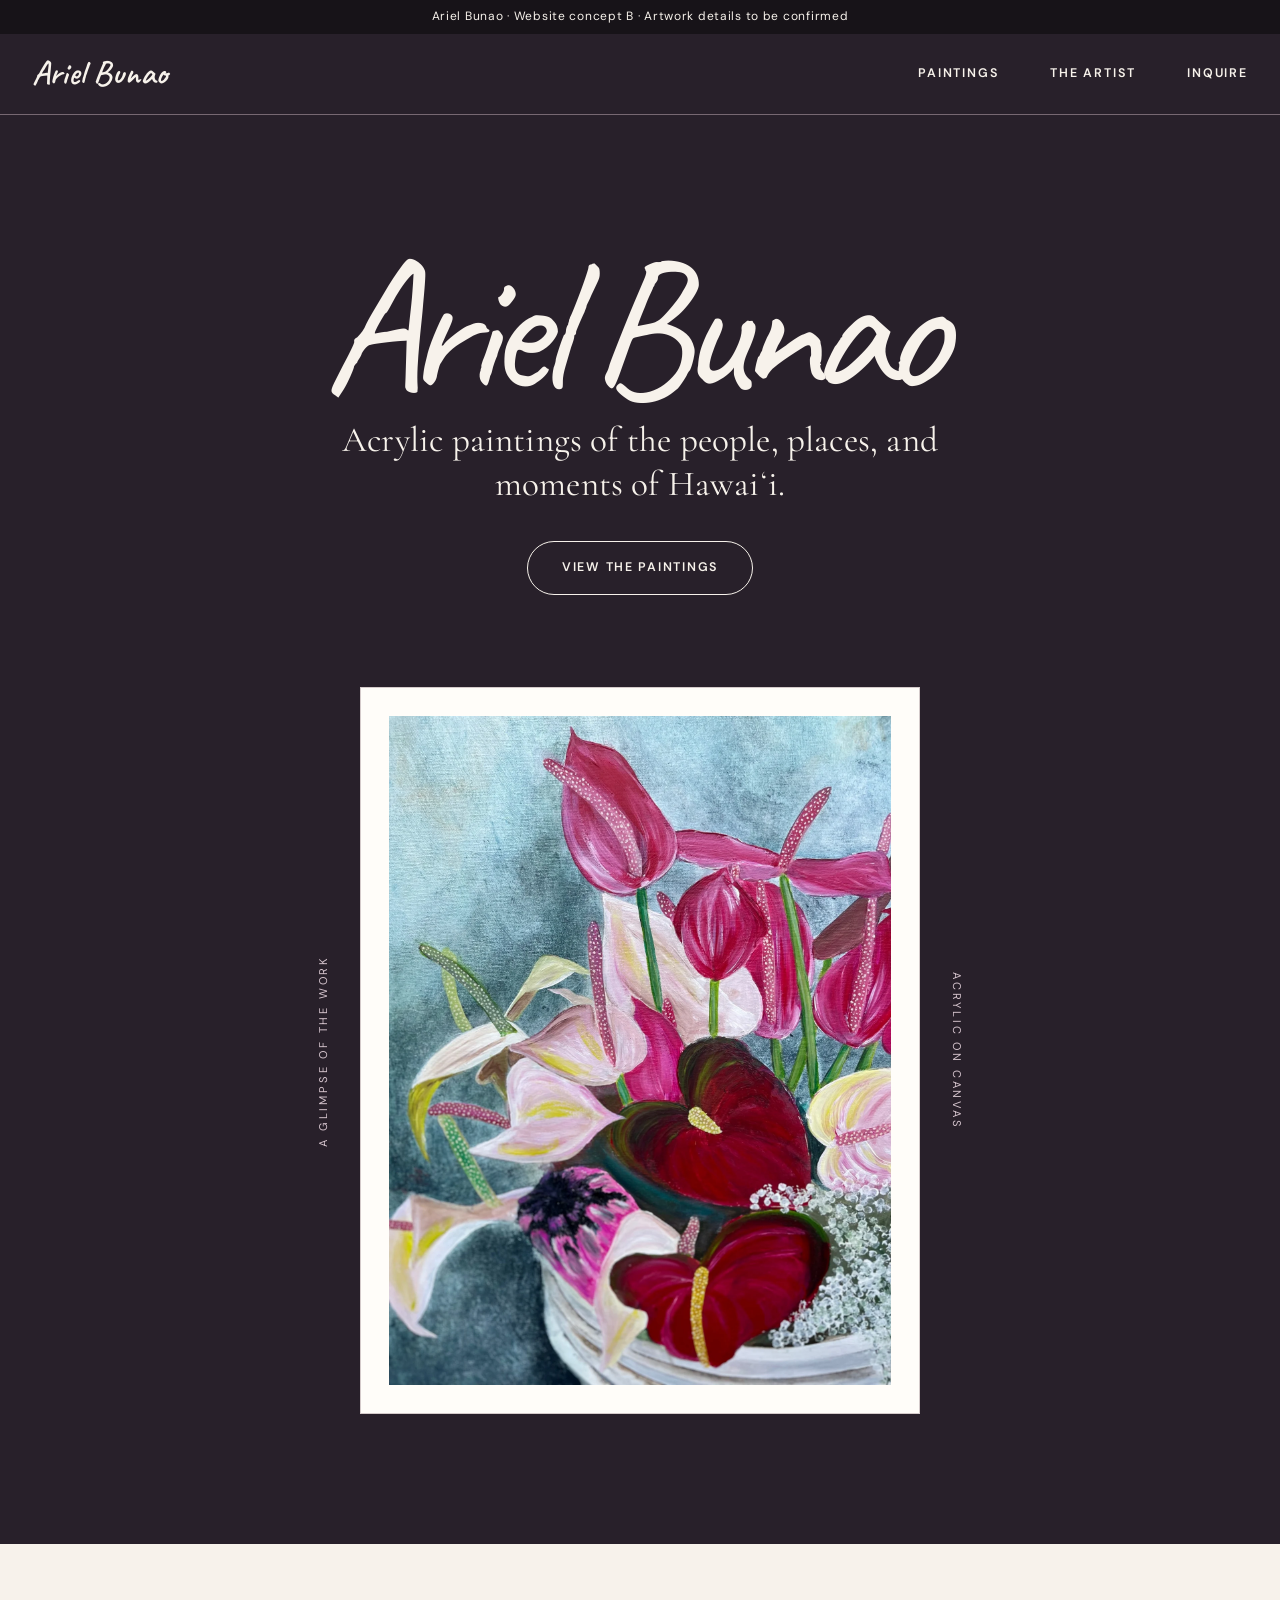
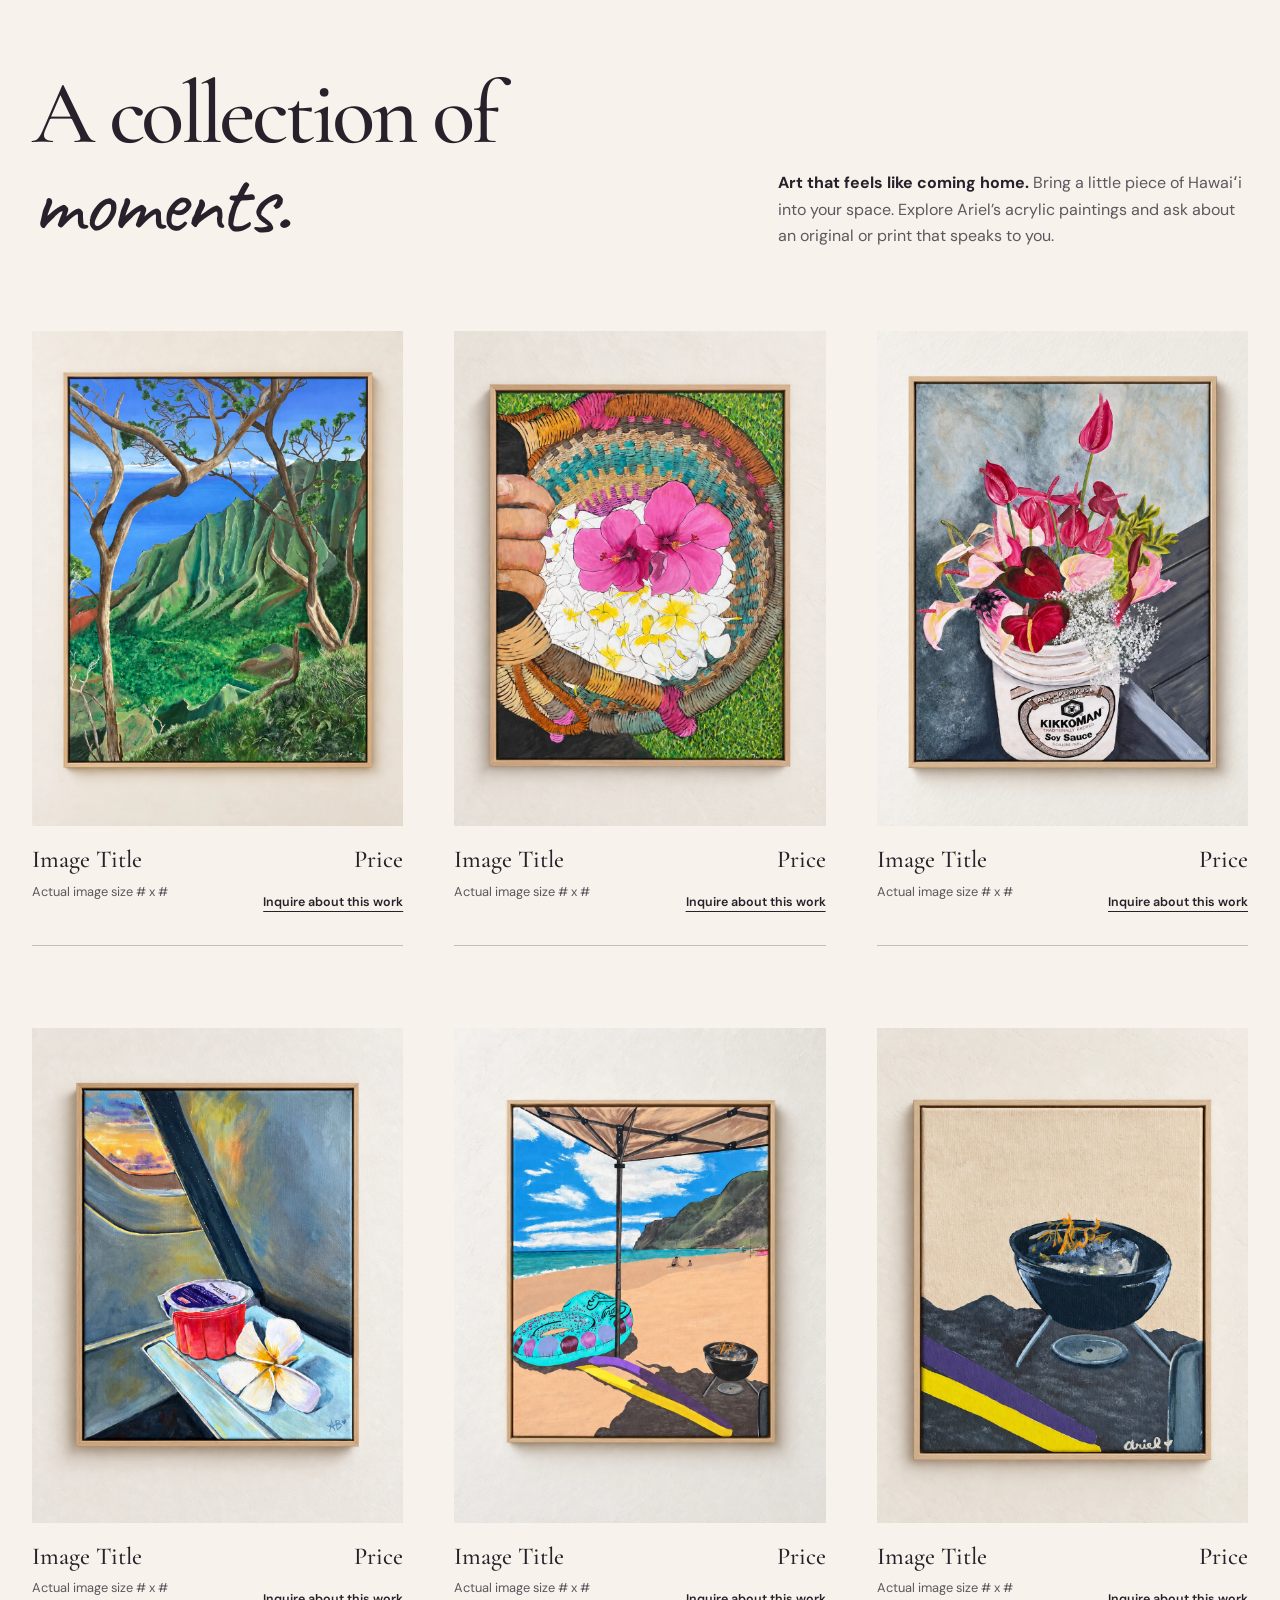
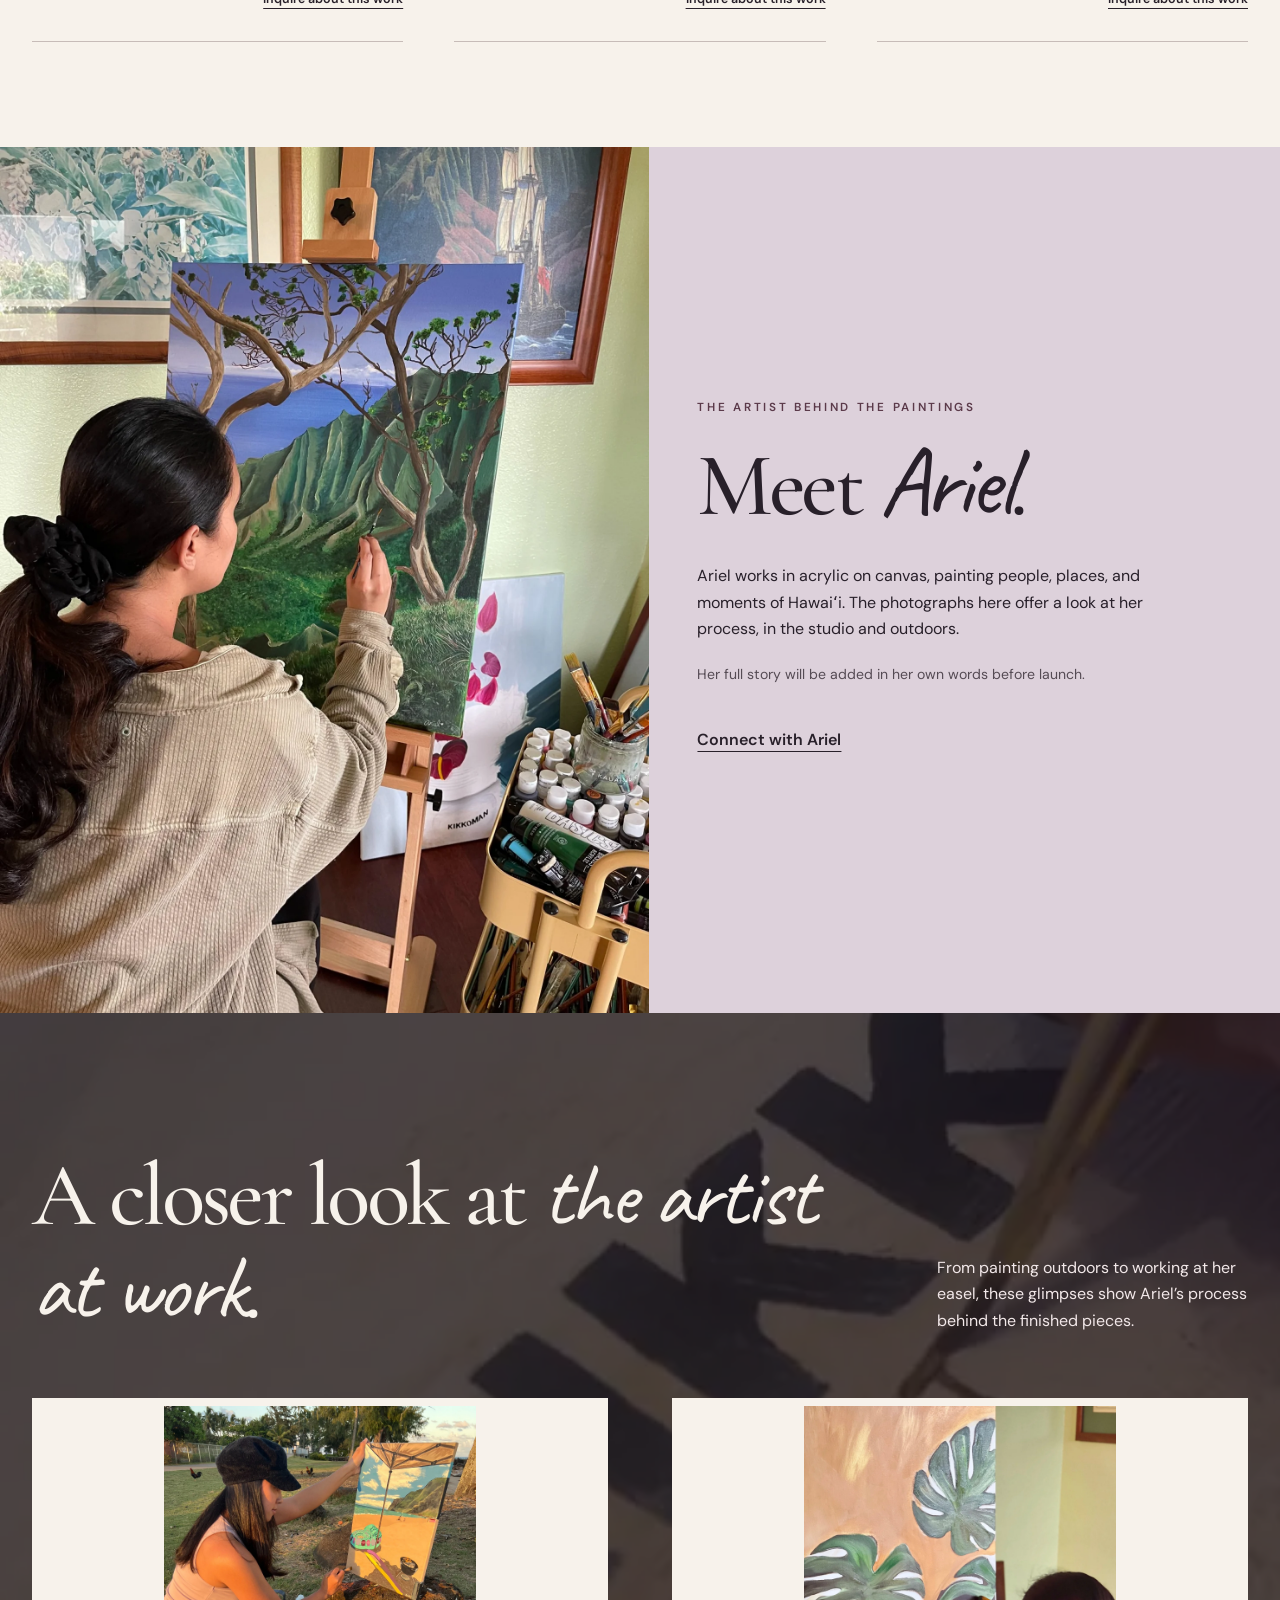
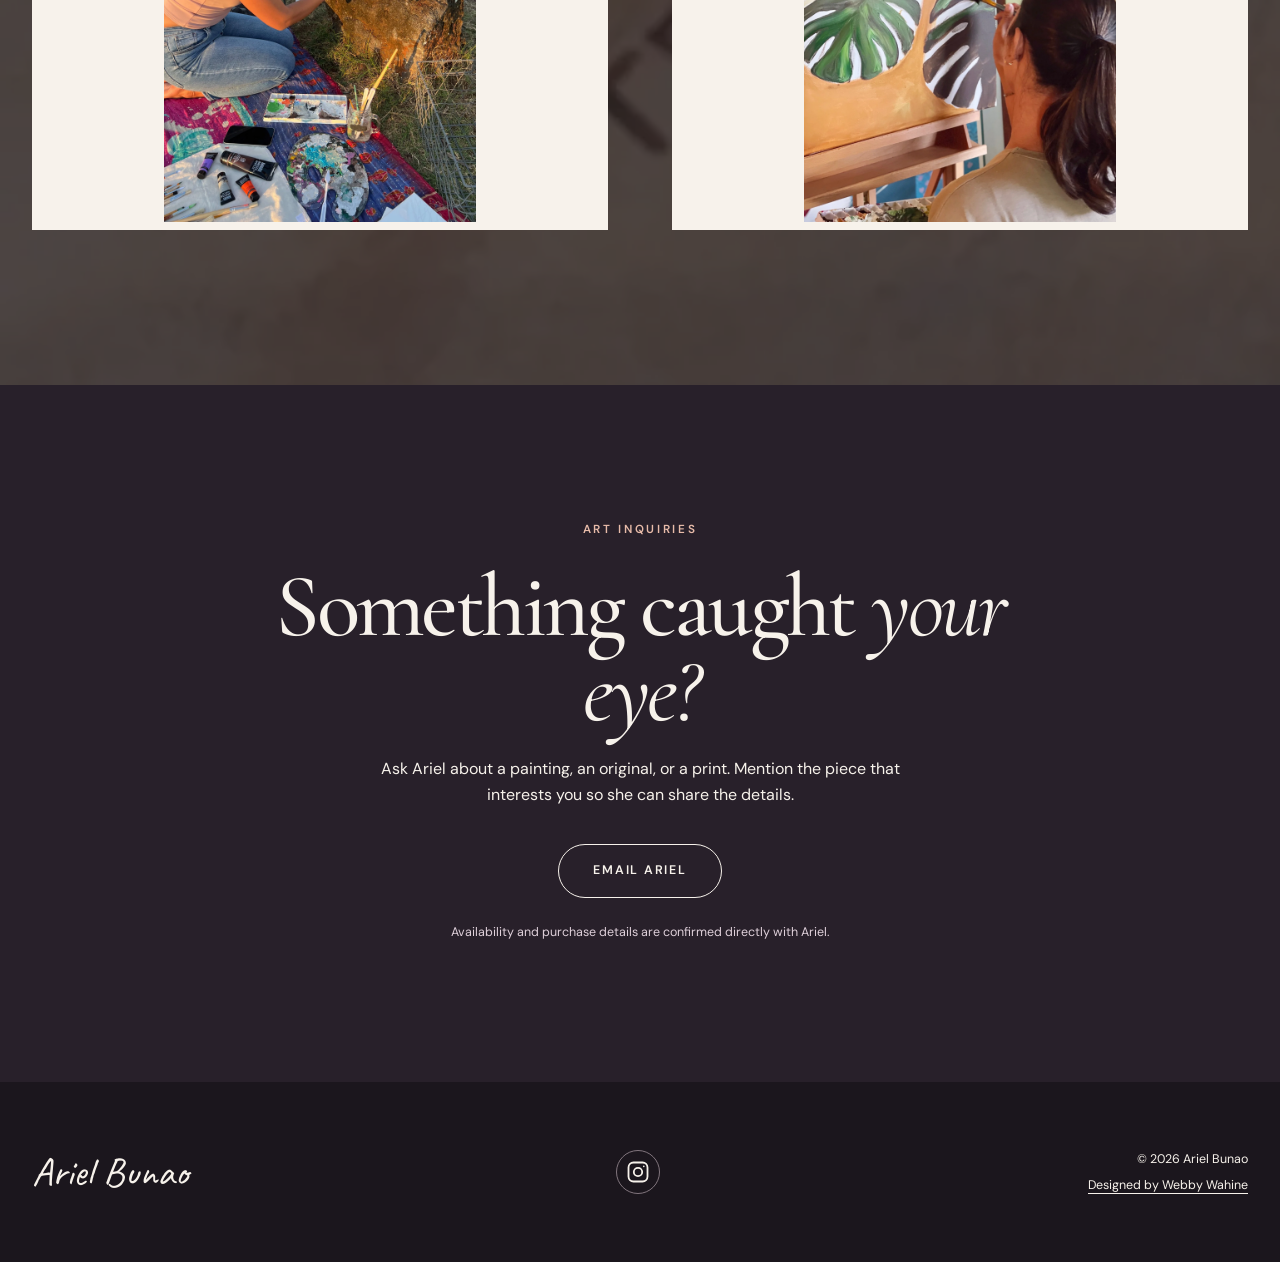
==== commit de85e8f4: "Add files via upload Commit message: Refine Ariel Option B mobile gallery, artwork zoom, and copy (R" ====
--- a/index.html
+++ b/index.html
@@ -47,8 +47,8 @@
 
       <section class="exhibition" id="paintings" aria-labelledby="paintings-title">
         <div class="section-intro wrap">
-          <h2 id="paintings-title">A collection of <em>moments.</em></h2>
-          <p>Landscapes, flowers, and familiar details—each seen through Ariel's acrylic paintings. Reach out to ask about a piece or the possibility of a print.</p>
+          <h2 id="paintings-title">A collection of <span class="heading-script">moments.</span></h2>
+          <p><strong>Art that feels like coming home.</strong> Bring a little piece of Hawaiʻi into your space. Explore Ariel’s acrylic paintings and ask about an original or print that speaks to you.</p>
         </div>
 
         <div class="works wrap">
@@ -113,12 +113,12 @@
         <video class="process-video" autoplay muted loop playsinline preload="metadata" poster="assets/process-video-poster.webp" aria-hidden="true" tabindex="-1"><source src="assets/ariel-painting-background.mp4" type="video/mp4"></video>
         <div class="process-content wrap">
         <div class="process-intro">
-          <h2 id="process-title">A closer look at <em>the artist at work.</em></h2>
+          <h2 id="process-title">A closer look at <span class="heading-script">the artist at work</span>.</h2>
           <p>From painting outdoors to working at her easel, these glimpses show Ariel’s process behind the finished pieces.</p>
         </div>
         <div class="process-images">
-          <figure><img src="assets/ariel-outdoors.webp" alt="Ariel painting outdoors with her canvas and art supplies" width="1500" height="2000" loading="lazy"><figcaption>Painting outdoors</figcaption></figure>
-          <figure><img src="assets/leaves-in-progress.webp" alt="Ariel working on a canvas with large green monstera leaves" width="1500" height="2000" loading="lazy"><figcaption>At work on canvas</figcaption></figure>
+          <figure><img src="assets/ariel-outdoors.webp" alt="Ariel painting outdoors with her canvas and art supplies" width="1500" height="2000" loading="lazy"></figure>
+          <figure><img src="assets/leaves-in-progress.webp" alt="Ariel working on a canvas with large green monstera leaves" width="1500" height="2000" loading="lazy"></figure>
         </div>
         </div>
       </section>
@@ -131,7 +131,11 @@
     <dialog class="art-dialog" aria-labelledby="art-dialog-title">
       <div class="dialog-inner">
         <button class="dialog-close" type="button" aria-label="Close artwork details">×</button>
-        <div class="dialog-image"><img src="" alt=""></div>
+        <div class="dialog-image">
+          <img src="" alt="">
+          <div class="zoom-lens" aria-hidden="true"></div>
+          <button class="zoom-toggle" type="button" aria-label="Zoom artwork image" aria-pressed="false"><svg viewBox="0 0 24 24" width="22" height="22" fill="none" stroke="currentColor" stroke-width="1.8" aria-hidden="true"><circle cx="10" cy="10" r="6.5"/><path d="m15 15 6 6M10 7v6M7 10h6"/></svg></button>
+        </div>
         <div class="dialog-details"><h2 id="art-dialog-title">Image Title</h2><p>Actual image size # x #</p><p class="dialog-price">Price</p><a class="dialog-inquire" href="mailto:arielmbunao@gmail.com?subject=Artwork%20inquiry">Inquire about this work</a></div>
       </div>
     </dialog>
--- a/styles.css
+++ b/styles.css
@@ -18,7 +18,7 @@
 img { display: block; max-width: 100%; height: auto; }
 a { color: inherit; }
 a:focus-visible { outline: 3px solid var(--focus); outline-offset: 5px; }
-h1, h2, p, figure { margin: 0; }
+h1, h2, h3, p, figure { margin: 0; }
 h2 { font: 500 clamp(3.5rem, 7vw, 7.2rem)/.94 var(--font-editorial); letter-spacing: -.04em; }
 h2 em { font-weight: 400; }
 p { max-width: 62ch; }
@@ -63,8 +63,9 @@
 .work-image:hover img, .work-image:focus-visible img { transform: scale(1.045); }
 .work-image img { width: 100%; height: auto; aspect-ratio: 3/4; object-fit: contain; }
 .work figcaption { display: grid; grid-template-columns: minmax(0, 1fr) auto; grid-template-rows: auto auto; align-items: start; gap: 7px 16px; padding: 20px 0; border-bottom: 1px solid var(--line); }
-.work-details h3 { font: 500 clamp(1.35rem, 1.9vw, 1.7rem)/1.12 var(--font-editorial); }
-.work-details p { margin-top: 7px; color: var(--muted); font-size: .8rem; }
+.work-details { display: contents; }
+.work-details h3 { grid-column: 1; grid-row: 1; font: 500 clamp(1.35rem, 1.9vw, 1.7rem)/1.12 var(--font-editorial); }
+.work-details p { grid-column: 1; grid-row: 2; margin-top: 0; color: var(--muted); font-size: .8rem; }
 .work figcaption a { grid-column: 2; grid-row: 2; min-height: 44px; display: inline-flex; align-items: center; text-align: right; text-underline-offset: 5px; font-size: .78rem; font-weight: 600; }
 .work-price { grid-column: 2; grid-row: 1; justify-self: end; font: 500 clamp(1.35rem, 1.9vw, 1.7rem)/1.12 var(--font-editorial); }
 .work figcaption a:hover { color: #8b4b3d; }
@@ -91,9 +92,9 @@
 .process-intro h2 { max-width: 820px; }
 .process-intro p { max-width: 340px; color: #f2e8e9; }
 .process-images { display: grid; grid-template-columns: 1fr 1fr; gap: clamp(28px, 5vw, 80px); align-items: start; }
-.process-images img { width: 100%; aspect-ratio: 4/3; object-fit: cover; }
-.process-images figure:first-child img { object-position: center 62%; }
-.process-images figure:last-child img { object-position: center 38%; }
+.process-images img { width: 100%; aspect-ratio: 4/3; object-fit: contain; background: var(--paper); }
+.process-images figure:first-child img { object-position: center; }
+.process-images figure:last-child img { object-position: center; }
 .process-images figcaption { padding-top: 12px; font-size: .78rem; color: var(--paper); }
 .process-images img { border: 8px solid var(--paper); }
 
@@ -139,12 +140,12 @@
   .featured-art { padding: 13px; }
   .exhibition { padding: 78px 0; }
   h2 { font-size: clamp(3.5rem, 13vw, 5.5rem); }
-  .works { grid-template-columns: 1fr; gap: 52px; margin-top: 56px; }
+  .works { grid-template-columns: repeat(2, minmax(0, 1fr)); gap: 40px 18px; margin-top: 56px; }
   .work { width: min(100%, 520px); margin-inline: auto; }
   
   .artist { display: block; }
   .artist-photo { height: 470px; min-height: 0; }
-  .artist-panel { width: min(100% - 36px, 540px); padding: 75px 0 84px; }
+  .artist-panel { width: min(100% - 48px, 540px); margin-inline: auto; padding: 75px 0 84px; }
   .artist-panel h2 { margin: 18px 0 24px; }
   .process { padding-block: 85px 100px; }
   .process-intro { margin-bottom: 38px; }
@@ -181,3 +182,21 @@
   .process-video { display: none; }
   .process { background: #32292e url("assets/process-video-poster.webp") center / cover no-repeat; }
 }
+
+.heading-script { font-family: var(--font-script); font-weight: 400; font-style: normal; letter-spacing: -.035em; line-height: 1.04; }
+.section-intro strong { color: var(--ink); }
+.dialog-image { position: relative; overflow: hidden; }
+.zoom-toggle { position: absolute; right: 12px; bottom: 12px; z-index: 2; display: grid; place-items: center; width: 44px; height: 44px; border: 1px solid var(--line); border-radius: 50%; background: var(--paper); color: var(--ink); cursor: zoom-in; }
+.zoom-toggle:focus-visible, .dialog-close:focus-visible { outline: 3px solid var(--focus); outline-offset: -4px; }
+.zoom-lens { position: absolute; display: none; width: 150px; height: 150px; border: 2px solid var(--paper); border-radius: 50%; box-shadow: 0 3px 18px #17131866; background-repeat: no-repeat; pointer-events: none; z-index: 1; }
+.dialog-image.zoomed > img { transform: scale(2); transform-origin: center; }
+@media (hover: hover) and (pointer: fine) { .dialog-image > img { cursor: crosshair; } }
+@media (max-width: 680px) {
+  .site-header { position: sticky; top: 0; z-index: 20; }
+  section[id] { scroll-margin-top: 140px; }
+  .work figcaption { grid-template-columns: minmax(0, 1fr) auto; gap: 8px 5px; padding: 14px 0; }
+  .work-details h3 { font-size: clamp(1rem, 4.2vw, 1.35rem); }
+  .work-price { font-size: clamp(1rem, 4.2vw, 1.35rem); }
+  .work-details p { grid-column: 1 / -1; font-size: .69rem; }
+  .work figcaption a { grid-column: 1 / -1; grid-row: 3; font-size: .72rem; text-align: left; }
+}
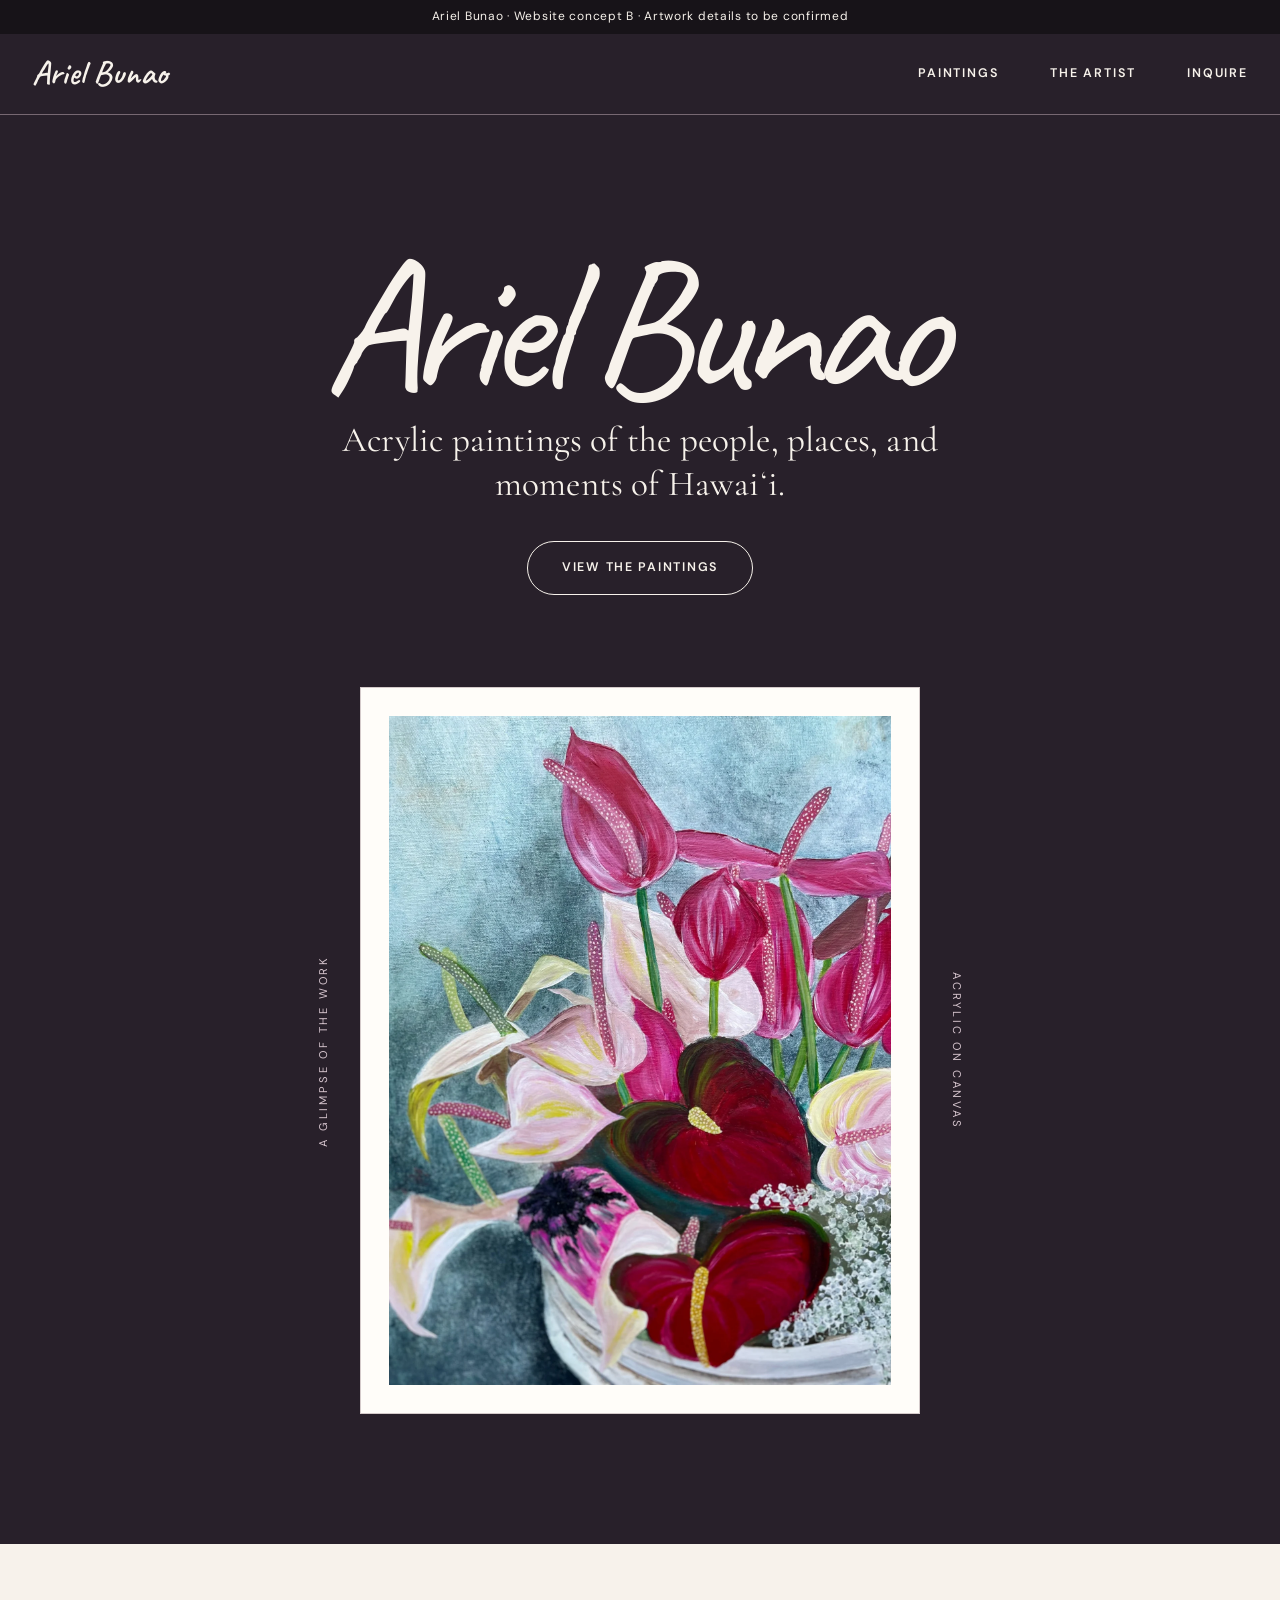
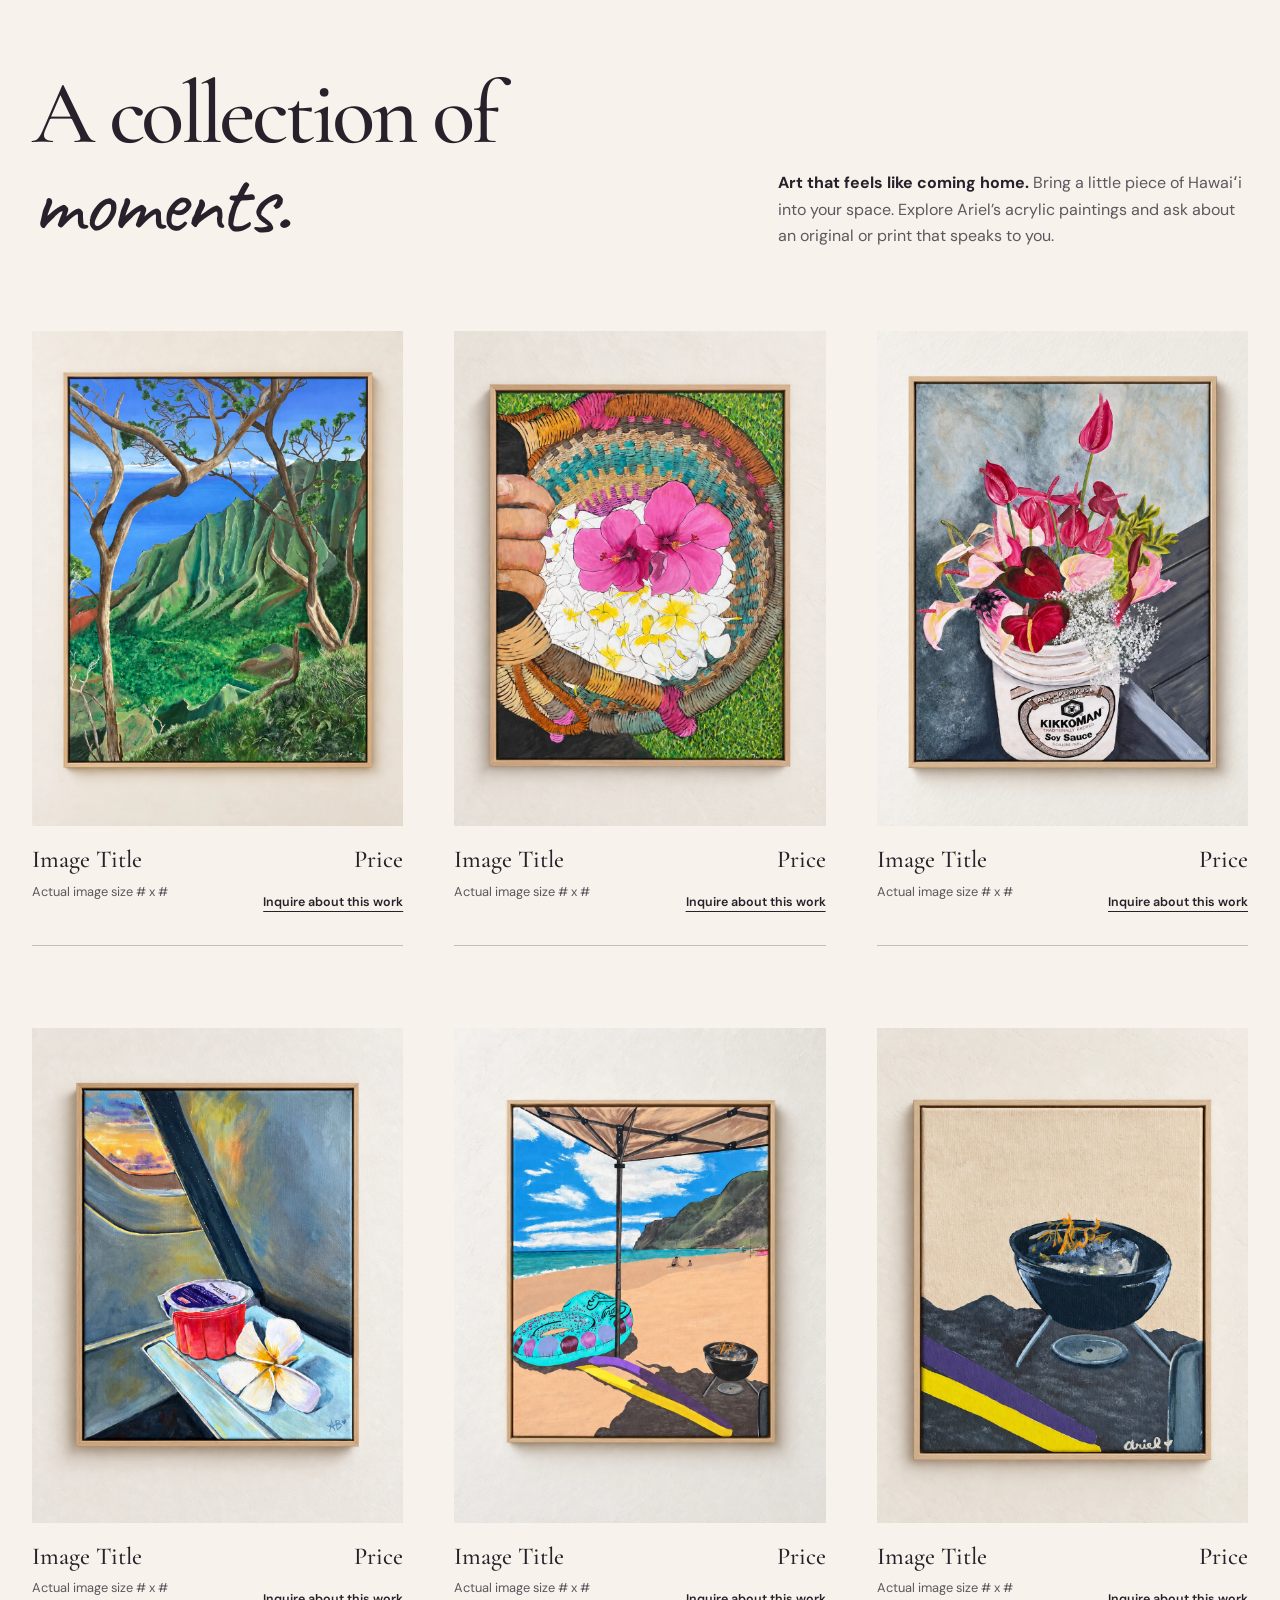
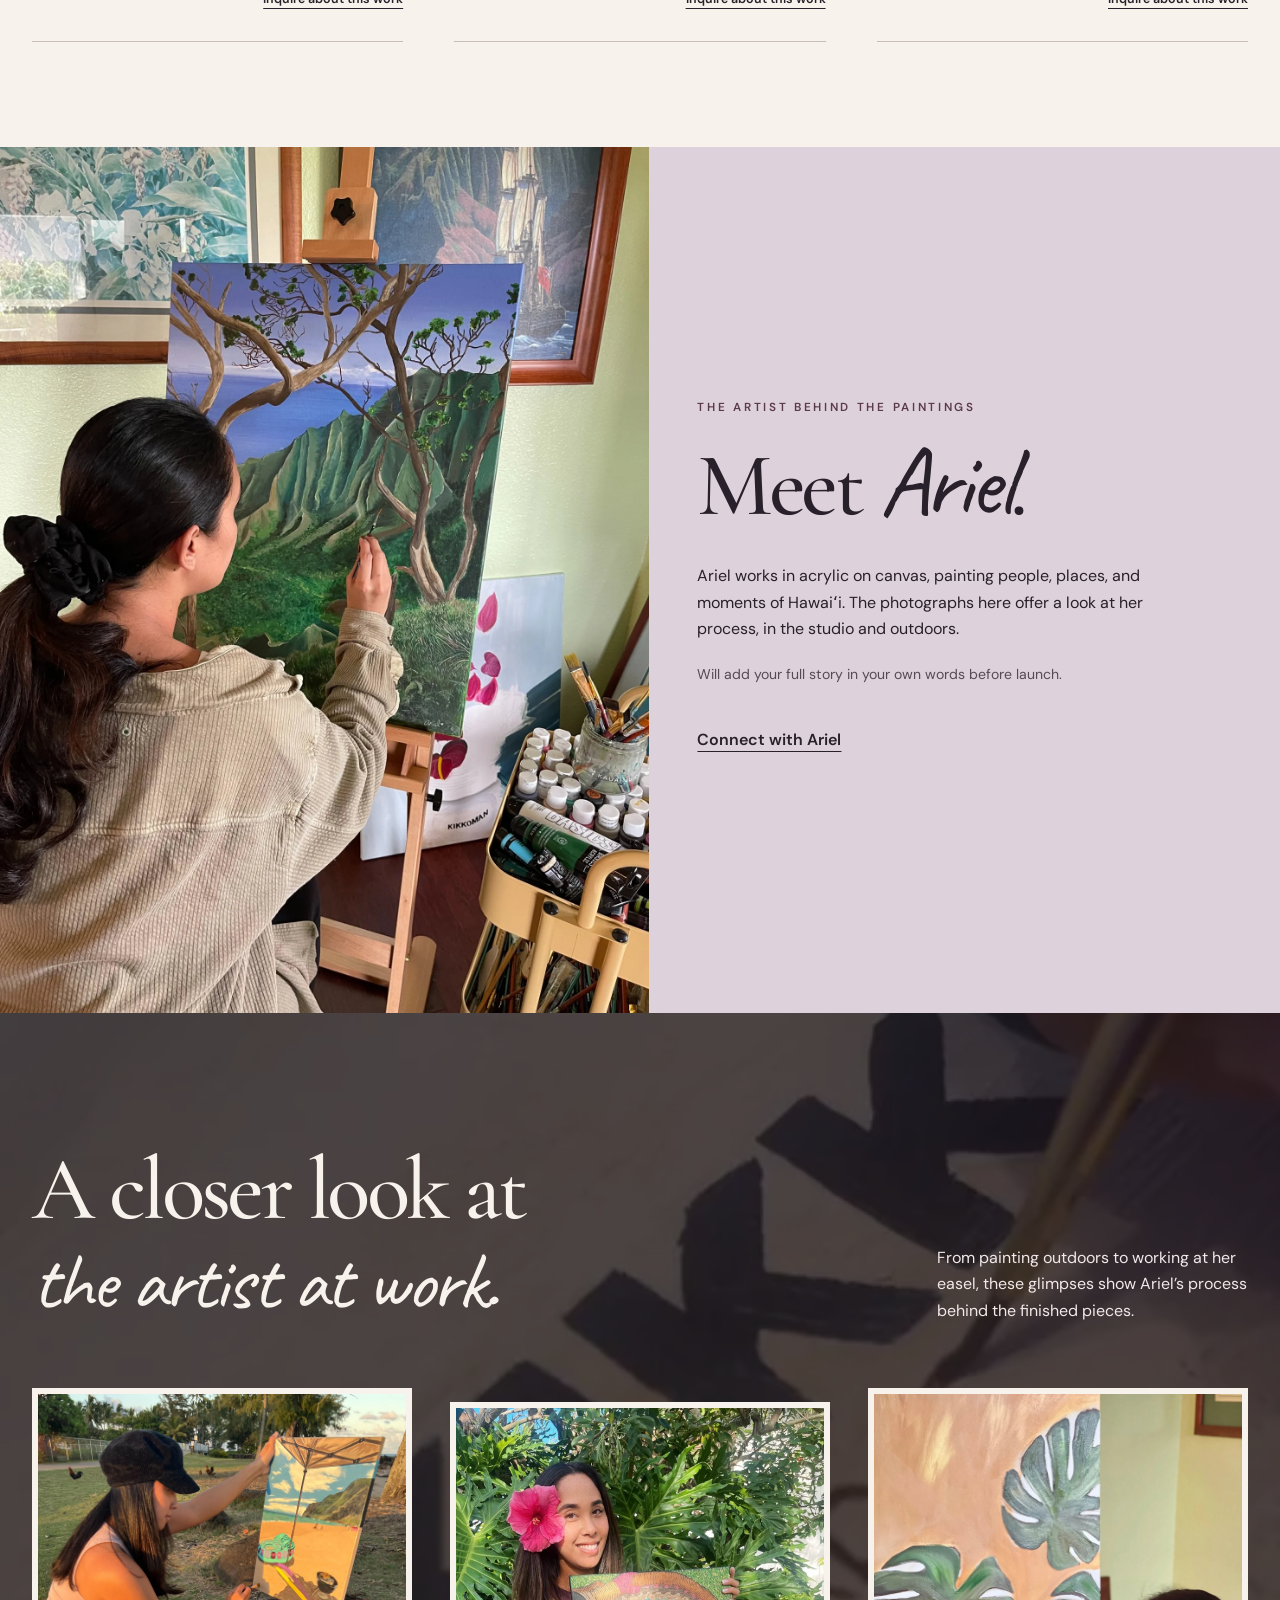
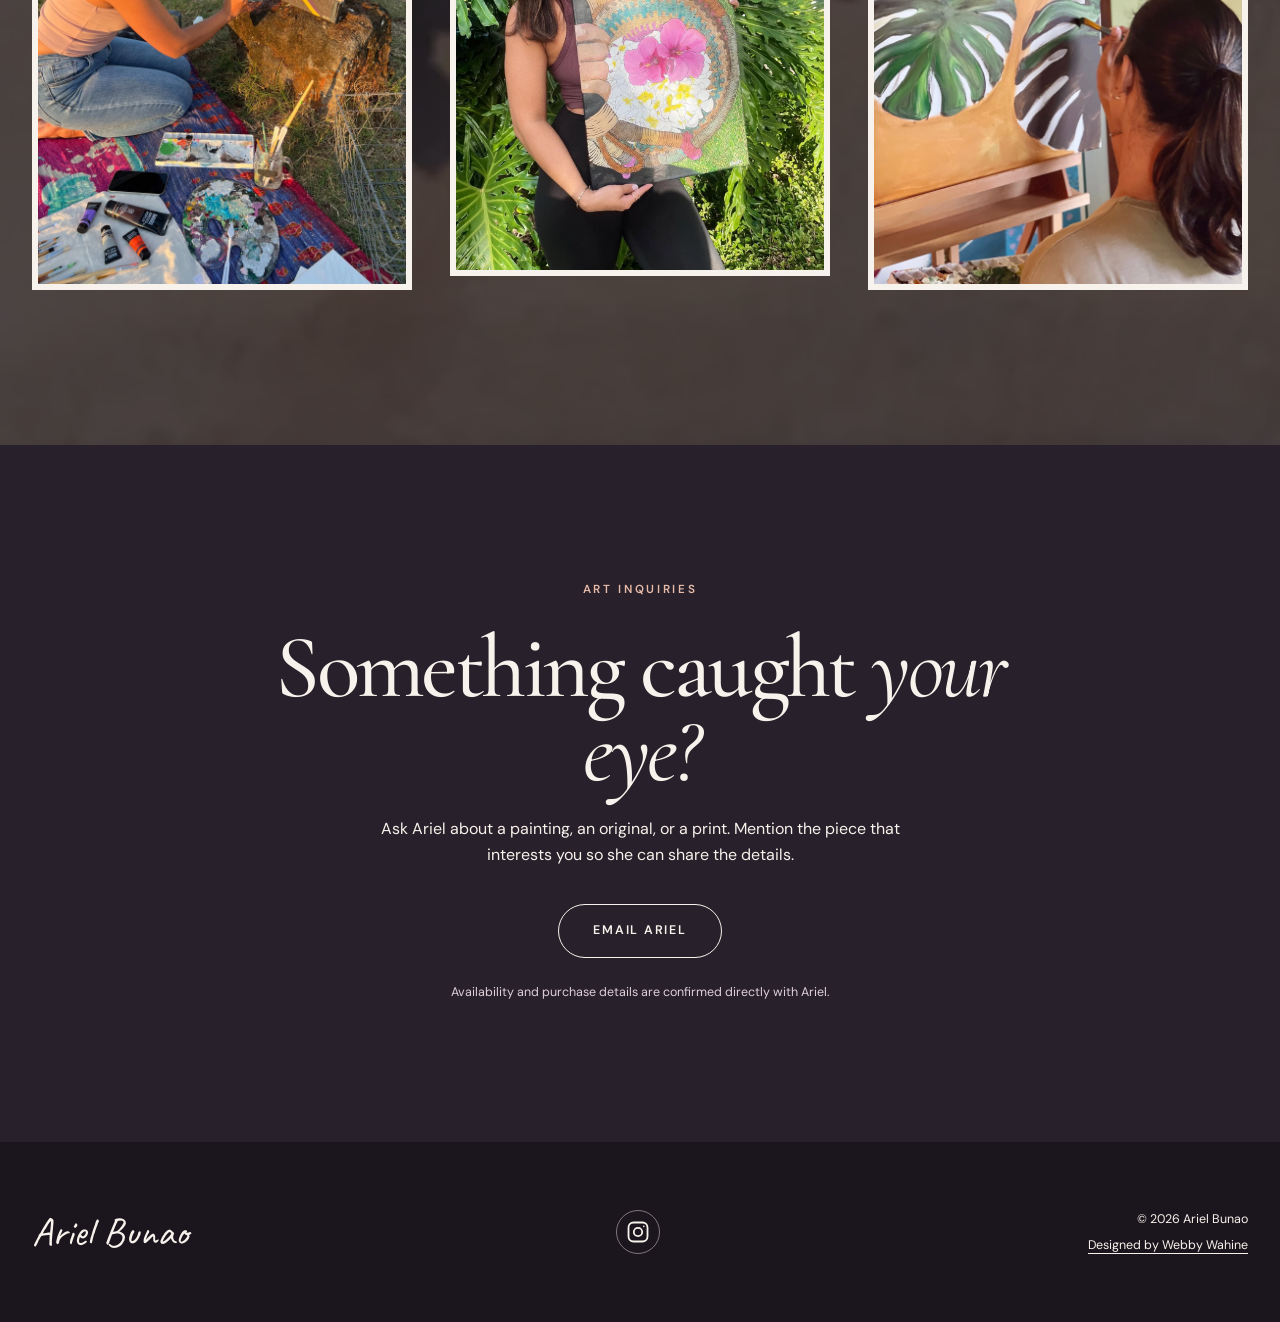
==== commit b474702a: "Add files via upload Refine Option B artist photo layout and mobile presentation (Rev 5)" ====
--- a/index.html
+++ b/index.html
@@ -104,7 +104,7 @@
           <p class="small-label">The artist behind the paintings</p>
           <h2 id="artist-title">Meet <span class="script-name">Ariel</span>.</h2>
           <p>Ariel works in acrylic on canvas, painting people, places, and moments of Hawaiʻi. The photographs here offer a look at her process, in the studio and outdoors.</p>
-          <p class="artist-note">Her full story will be added in her own words before launch.</p>
+          <p class="artist-note">Will add your full story in your own words before launch.</p>
           <a class="underlined-link" href="#inquire">Connect with Ariel</a>
         </div>
       </section>
@@ -113,11 +113,12 @@
         <video class="process-video" autoplay muted loop playsinline preload="metadata" poster="assets/process-video-poster.webp" aria-hidden="true" tabindex="-1"><source src="assets/ariel-painting-background.mp4" type="video/mp4"></video>
         <div class="process-content wrap">
         <div class="process-intro">
-          <h2 id="process-title">A closer look at <span class="heading-script">the artist at work</span>.</h2>
+          <h2 id="process-title">A closer look at <span class="heading-script process-script">the artist at work.</span></h2>
           <p>From painting outdoors to working at her easel, these glimpses show Ariel’s process behind the finished pieces.</p>
         </div>
         <div class="process-images">
           <figure><img src="assets/ariel-outdoors.webp" alt="Ariel painting outdoors with her canvas and art supplies" width="1500" height="2000" loading="lazy"></figure>
+          <figure class="process-portrait"><img src="assets/ariel-with-painting.webp" alt="Ariel holding her floral painting outdoors with a pink hibiscus in her hair" width="1200" height="1506" loading="lazy"></figure>
           <figure><img src="assets/leaves-in-progress.webp" alt="Ariel working on a canvas with large green monstera leaves" width="1500" height="2000" loading="lazy"></figure>
         </div>
         </div>
--- a/styles.css
+++ b/styles.css
@@ -200,3 +200,22 @@
   .work-details p { grid-column: 1 / -1; font-size: .69rem; }
   .work figcaption a { grid-column: 1 / -1; grid-row: 3; font-size: .72rem; text-align: left; }
 }
+
+/* Rev 5: portrait frames follow the full photographs without letterboxing. */
+.process-images { grid-template-columns: repeat(3, minmax(0, 1fr)); gap: clamp(22px, 3vw, 44px); align-items: center; }
+.process-images figure { min-width: 0; }
+.process-images img { width: 100%; height: auto; aspect-ratio: auto; object-fit: contain; border: 6px solid var(--paper); }
+.process-script { display: block; margin-top: .1em; white-space: nowrap; font-size: .9em; }
+@media (max-width: 960px) {
+ .process-intro h2 { font-size: clamp(3rem, 7vw, 5rem); }
+}
+@media (max-width: 680px) {
+ .process { padding-block: 64px 72px; }
+ .process-intro { gap: 20px; margin-bottom: 32px; }
+ .process-intro h2 { font-size: clamp(2.5rem, 10vw, 3.5rem); line-height: 1; }
+ .process-script { font-size: .94em; }
+ .process-intro p { font-size: .94rem; max-width: 36ch; }
+ .process-images { grid-template-columns: repeat(2, minmax(0, 1fr)); gap: 18px; align-items: start; }
+ .process-images .process-portrait { grid-column: 1 / -1; grid-row: 1; width: min(82%, 340px); justify-self: center; }
+ .process-images img { aspect-ratio: auto; border-width: 4px; }
+}
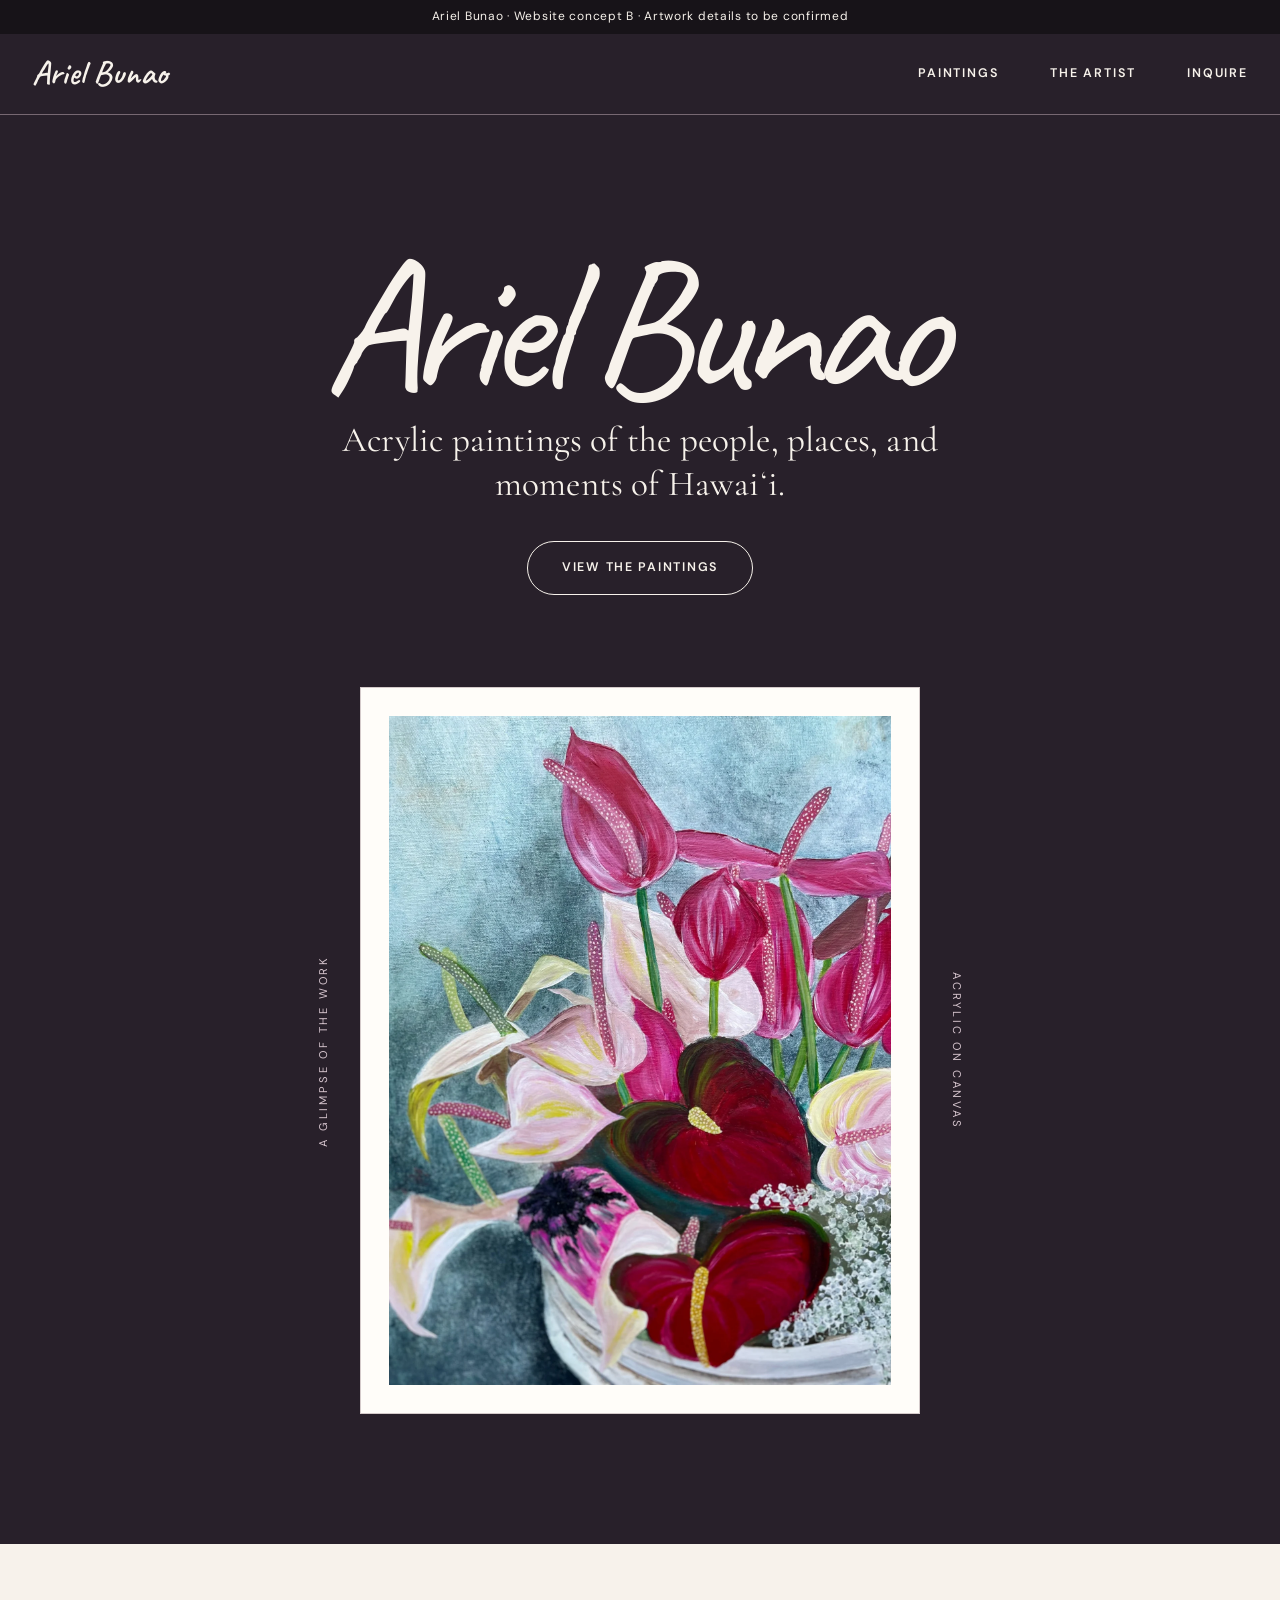
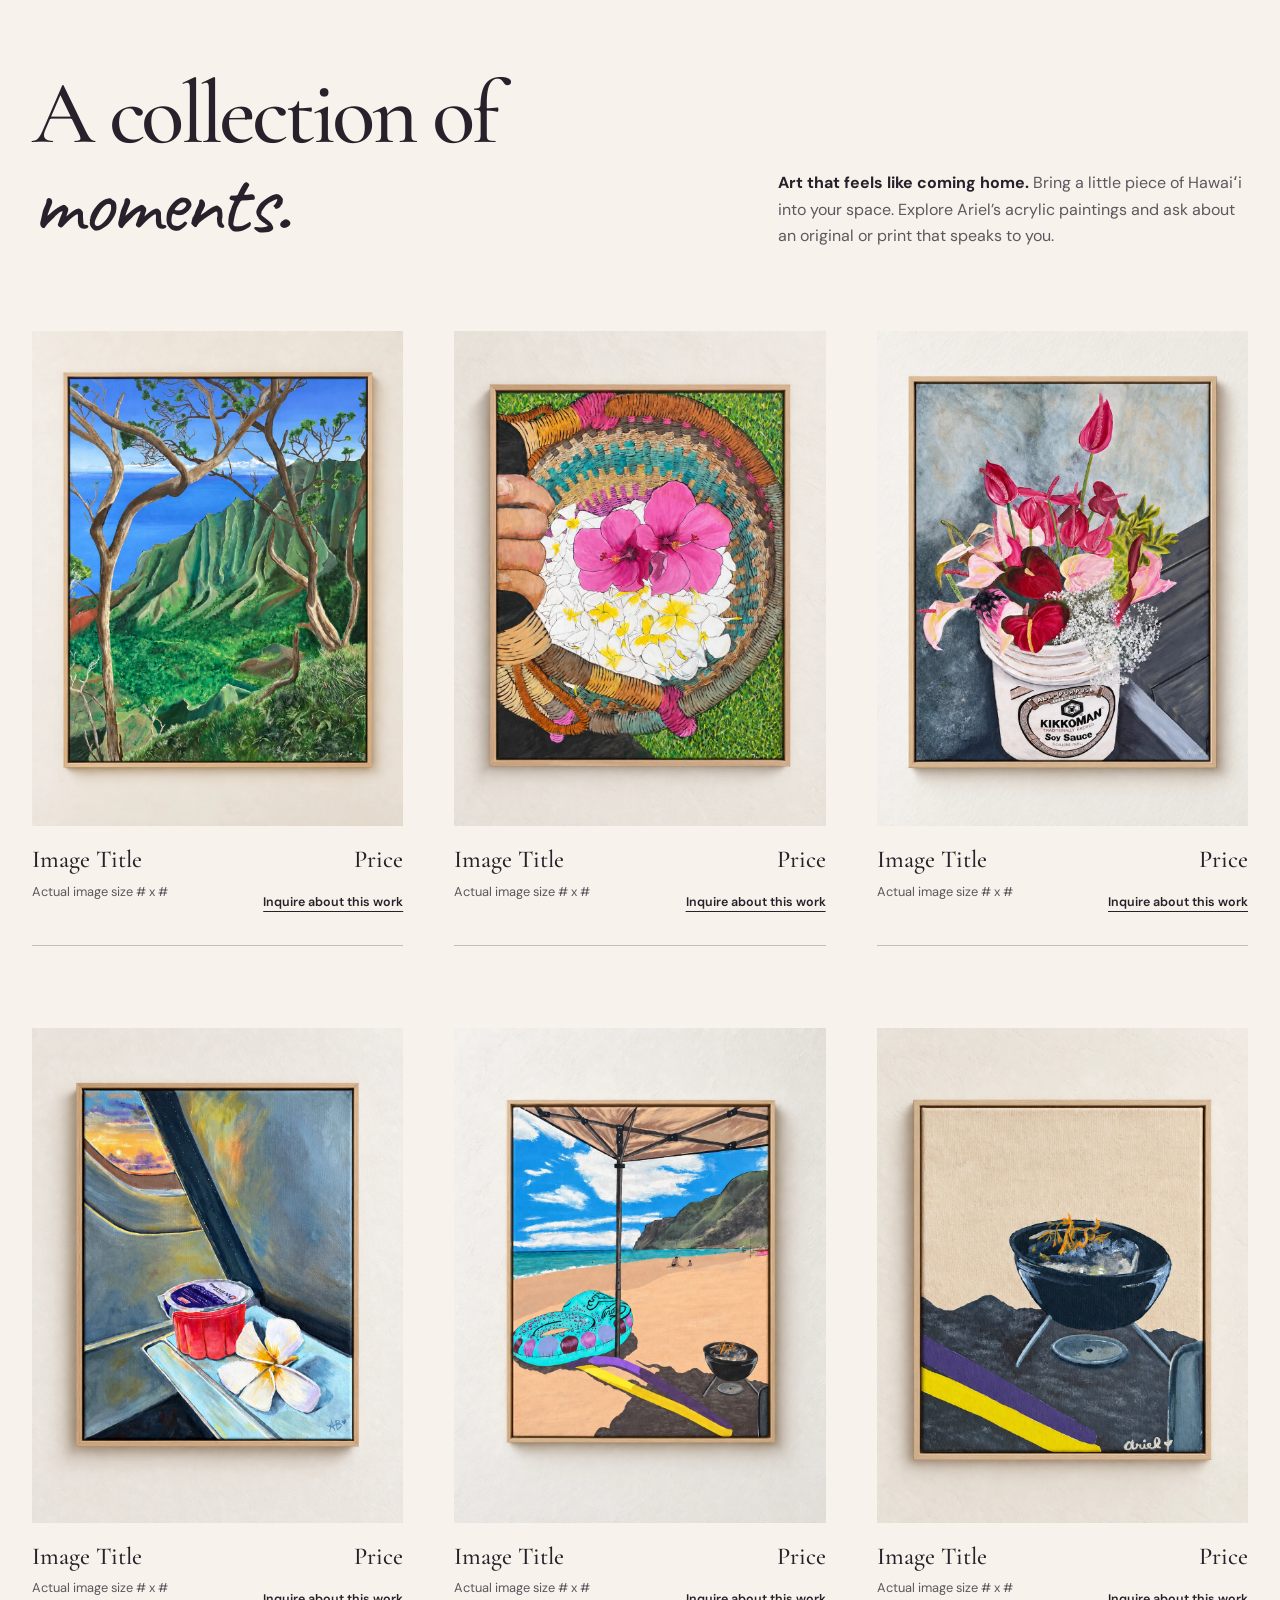
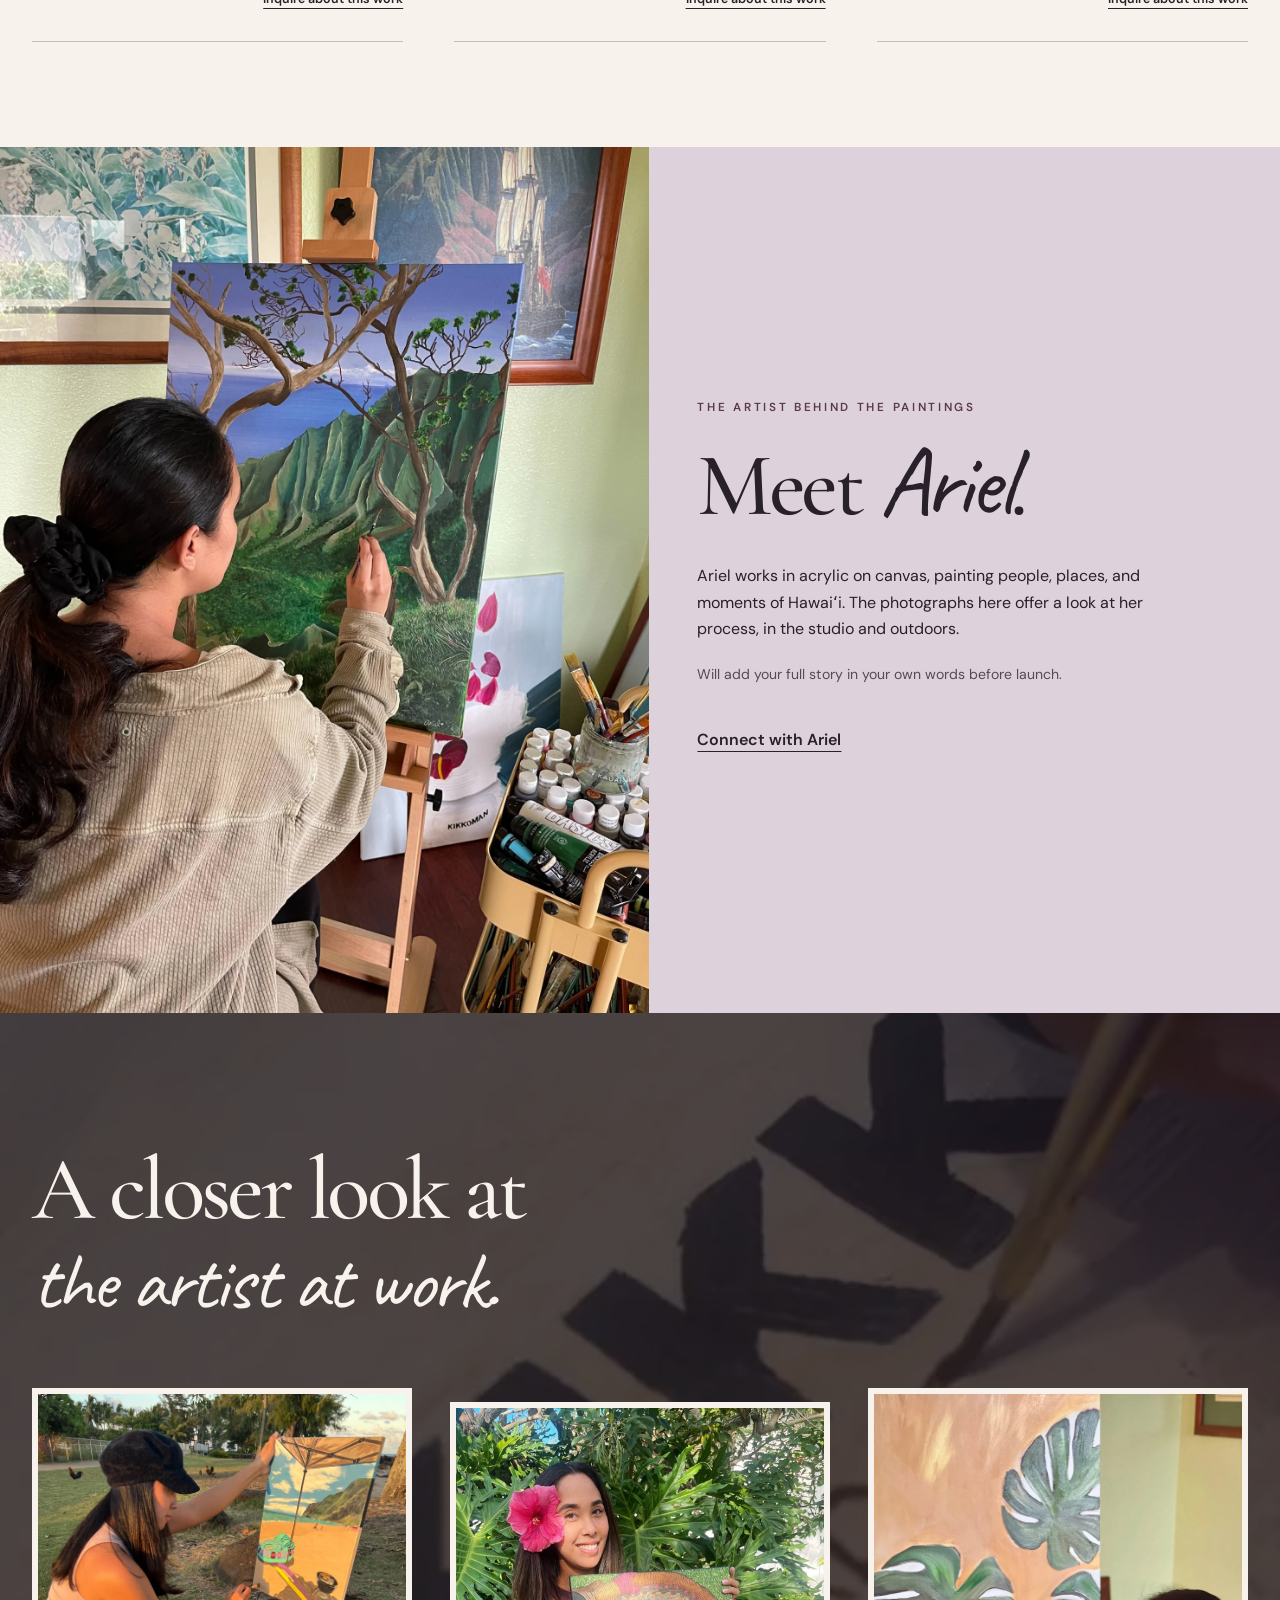
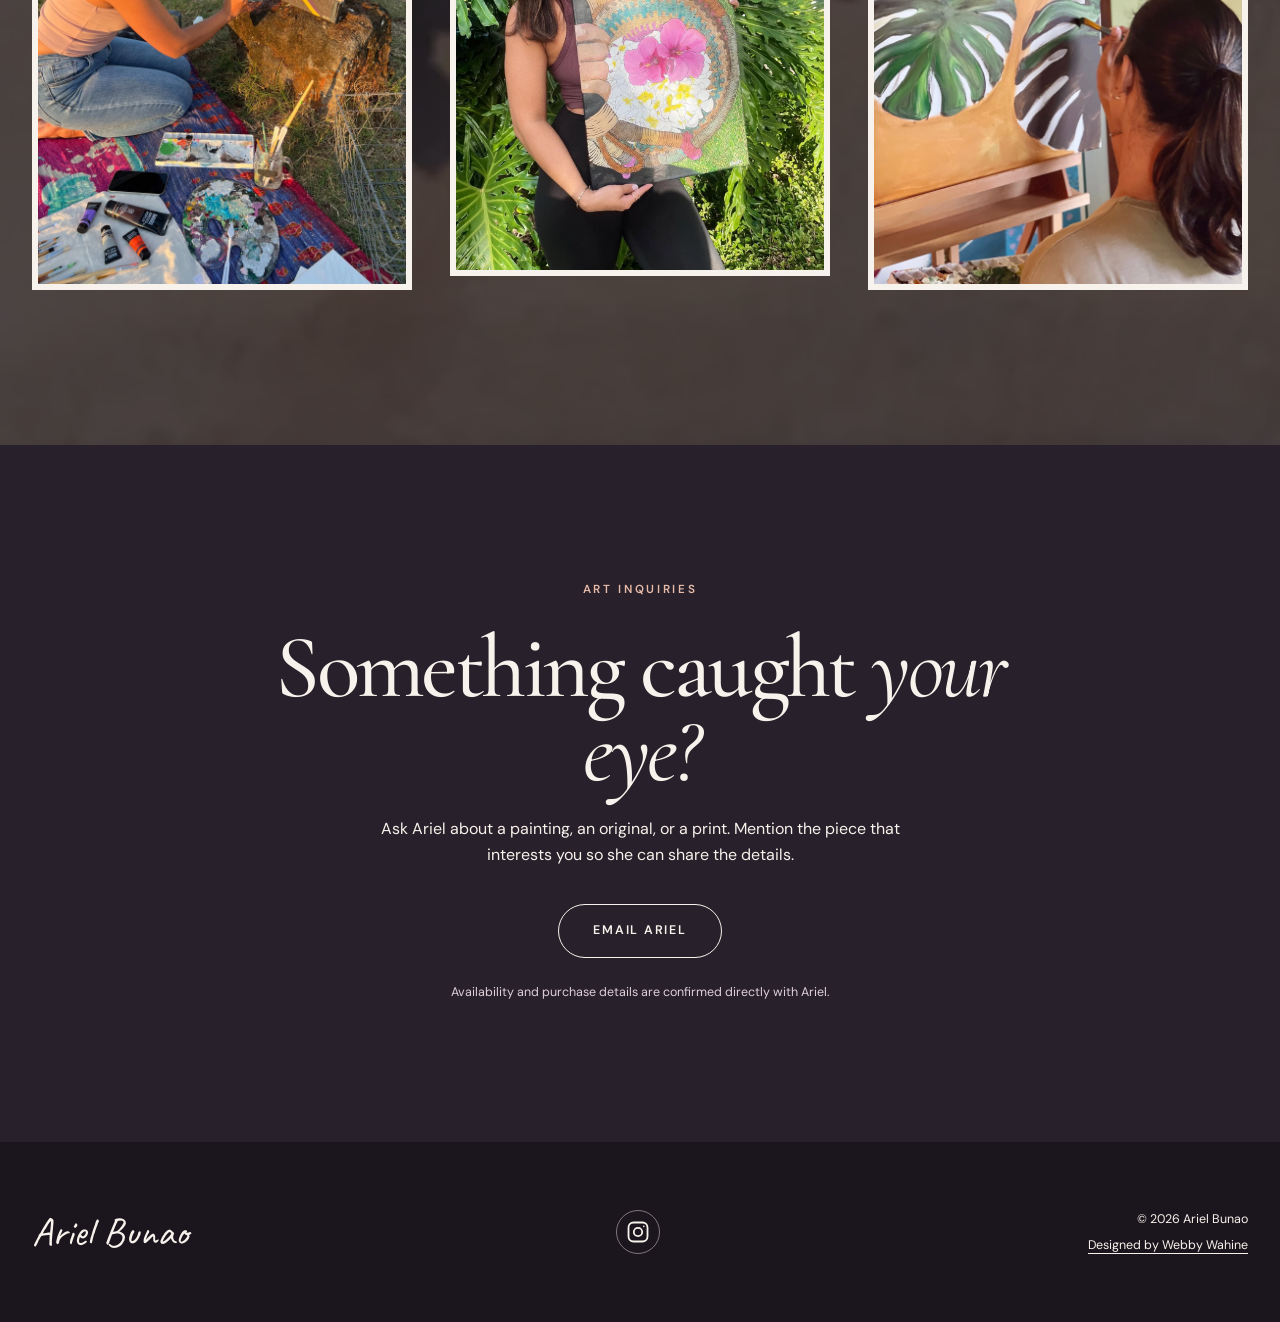
==== commit dcf89855: "Add files via upload Remove artist-at-work description from Option B (Rev 6)" ====
--- a/index.html
+++ b/index.html
@@ -114,7 +114,6 @@
         <div class="process-content wrap">
         <div class="process-intro">
           <h2 id="process-title">A closer look at <span class="heading-script process-script">the artist at work.</span></h2>
-          <p>From painting outdoors to working at her easel, these glimpses show Ariel’s process behind the finished pieces.</p>
         </div>
         <div class="process-images">
           <figure><img src="assets/ariel-outdoors.webp" alt="Ariel painting outdoors with her canvas and art supplies" width="1500" height="2000" loading="lazy"></figure>
